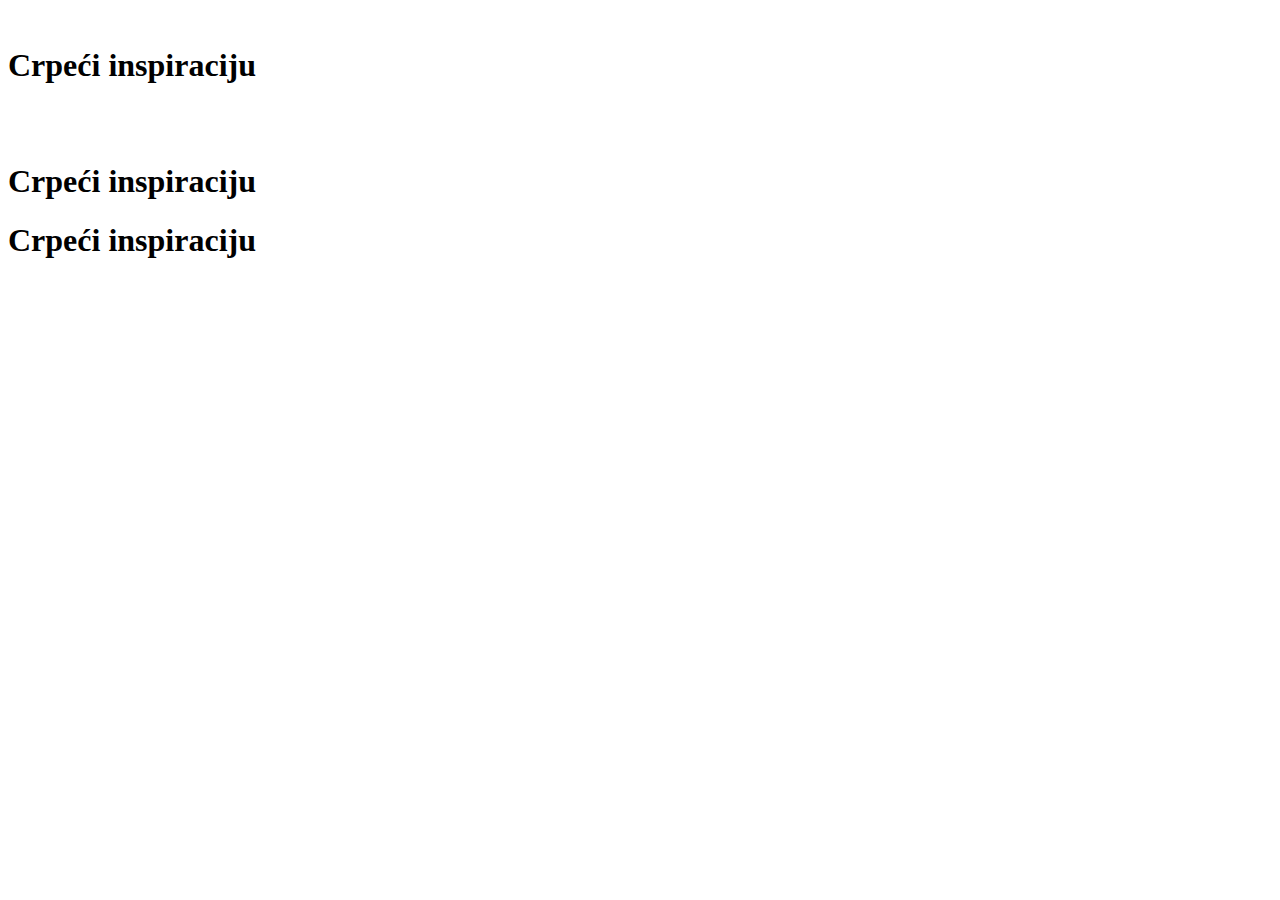
==== index.html @ feb23f0b "Add files via upload" ====
<!DOCTYPE html>
<html>
<head>
  <meta charset="utf-8">
  <meta http-equiv="X-UA-Compatible" content="IE=edge">
  <title>Template 3</title>
  <meta name="viewport" content="width=device-width, initial-scale=1">
  <link rel="stylesheet" href="css/main.css">
  <link rel="stylesheet" href="https://fonts.googleapis.com/css?family=Roboto">
</head>
<body>

  <!--
    Ova metoda je za tekst i slika pa onda slika i tekst.
  -->

  <div class="container">

    <img src="./images/custom.jpg" alt="">

    <div class="group-a">
      <div class="col-6 left-text">
        <h1>Crpeći inspiraciju</h1>
      </div>
      <div class="col-6 right-image">
        <img src="./images/img1.jpg" alt="" class="img1">
      </div>
    </div>

    <!--
      Ako ne radimo Flex, onda je jedina metoda desktop/mobile - hide/block za order
    -->

    <div class="desktop">
      <div class="group-a">
        <div class="col-6 left-image">
          <img src="./images/img2.jpg" alt="" class="img2">
        </div>
        <div class="col-6 right-text">
          <h1>Crpeći inspiraciju</h1>
        </div>
      </div>
    </div>
    <div class="mobile">
      <h1>Crpeći inspiraciju</h1>
      <img src="./images/img2.jpg" alt="" class="img2">
    </div>

  </div>

</body>
</html>
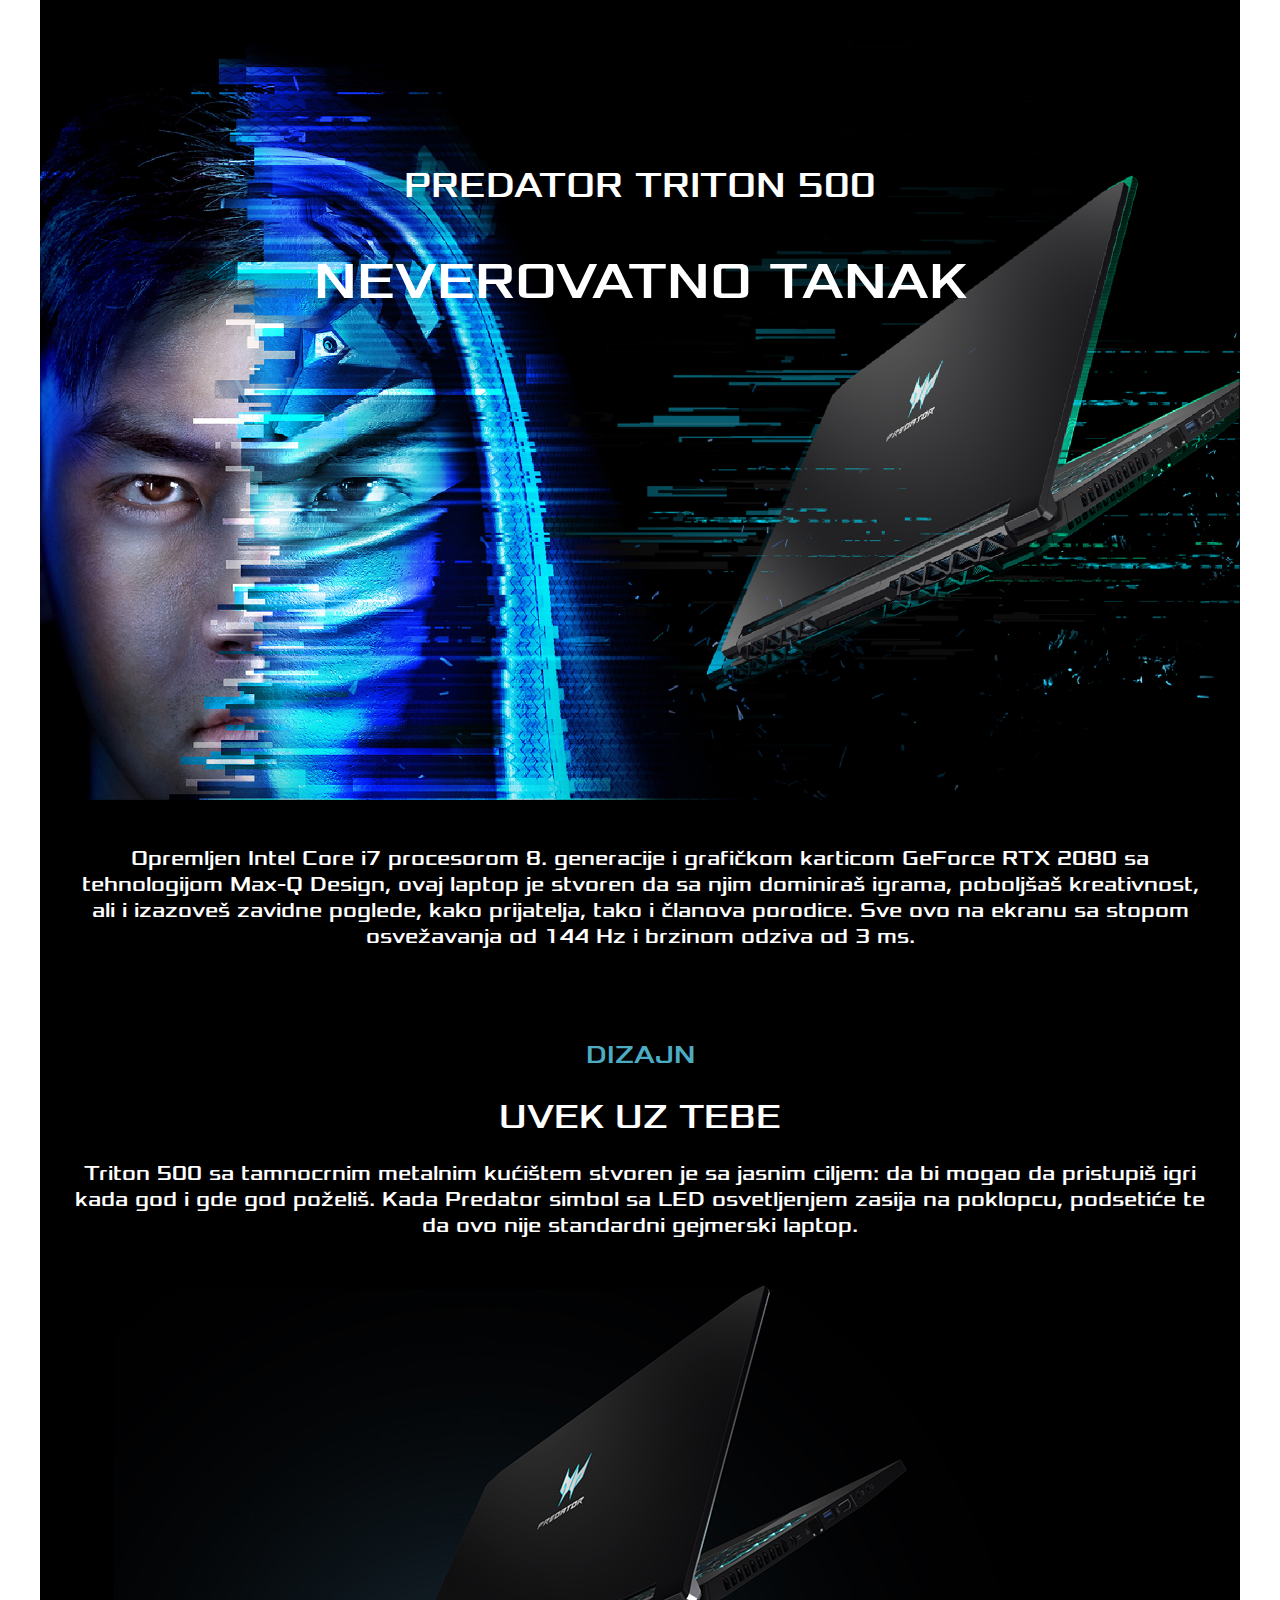
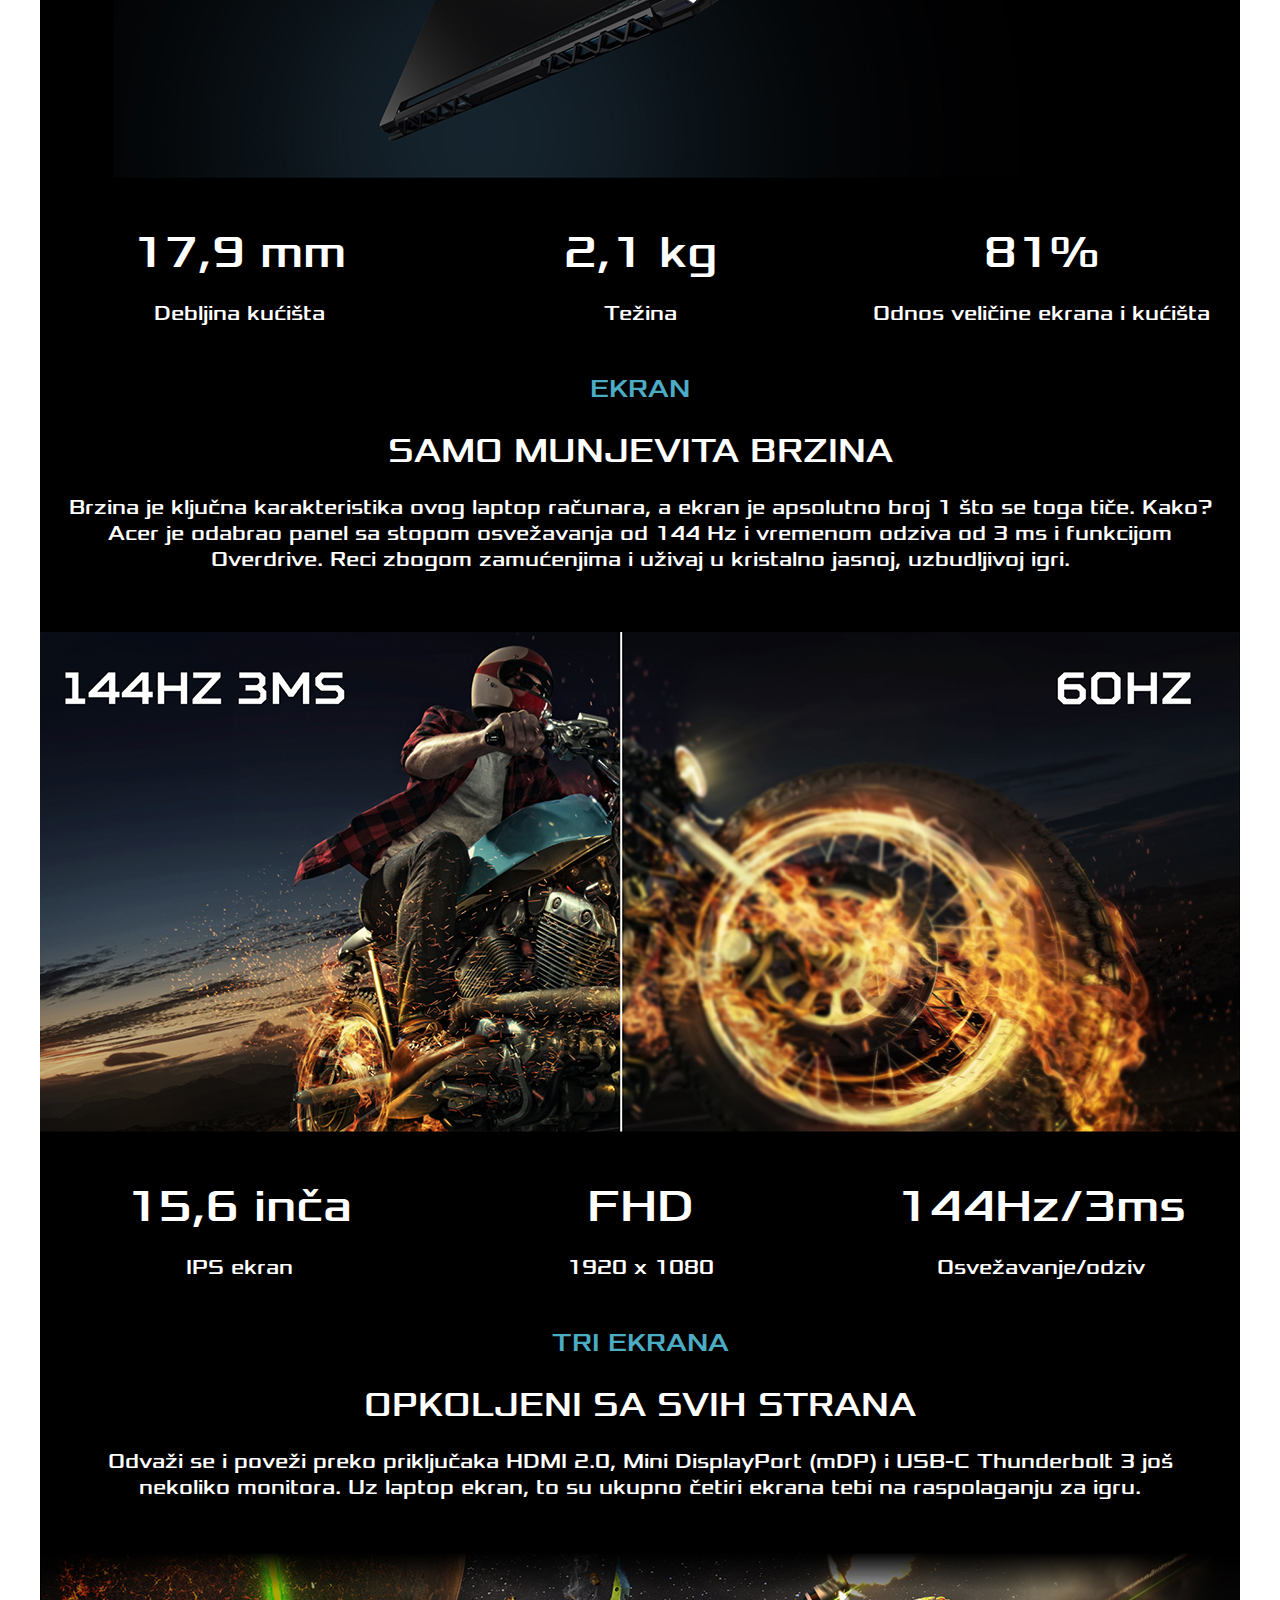
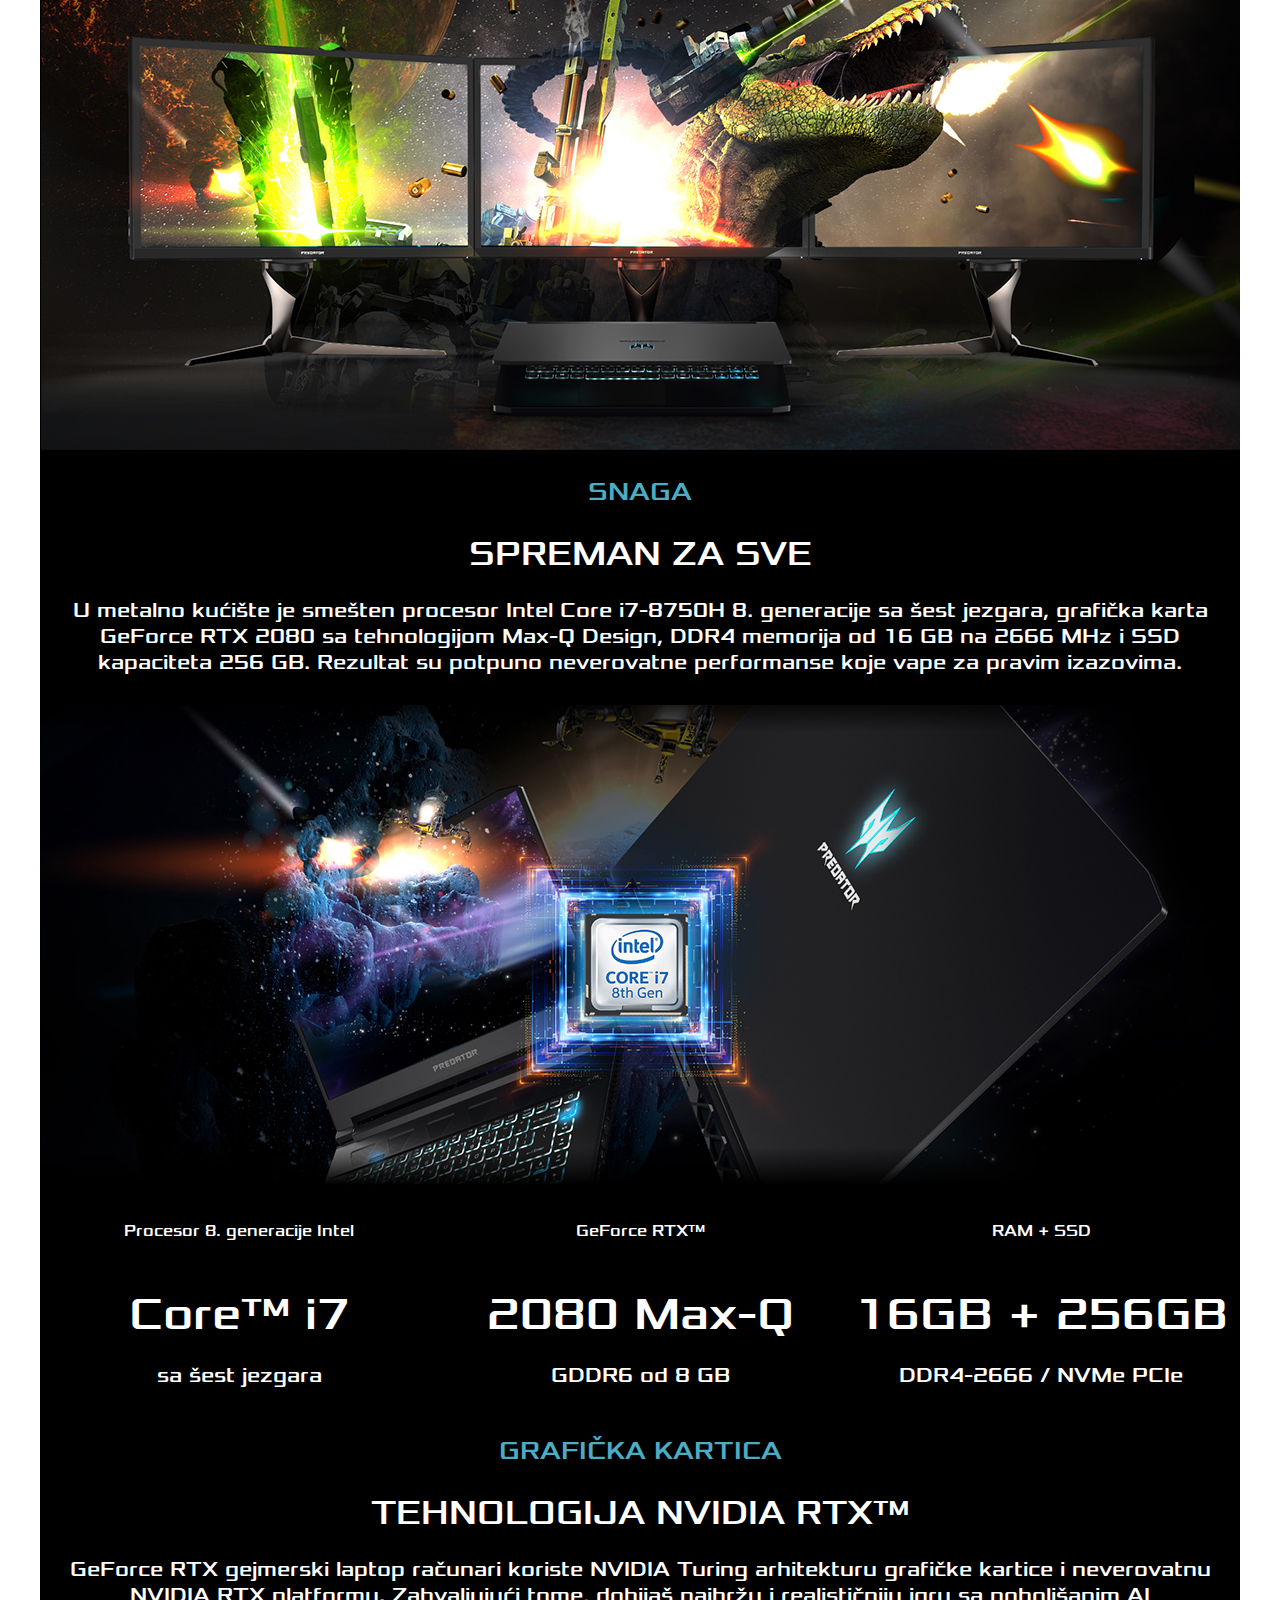
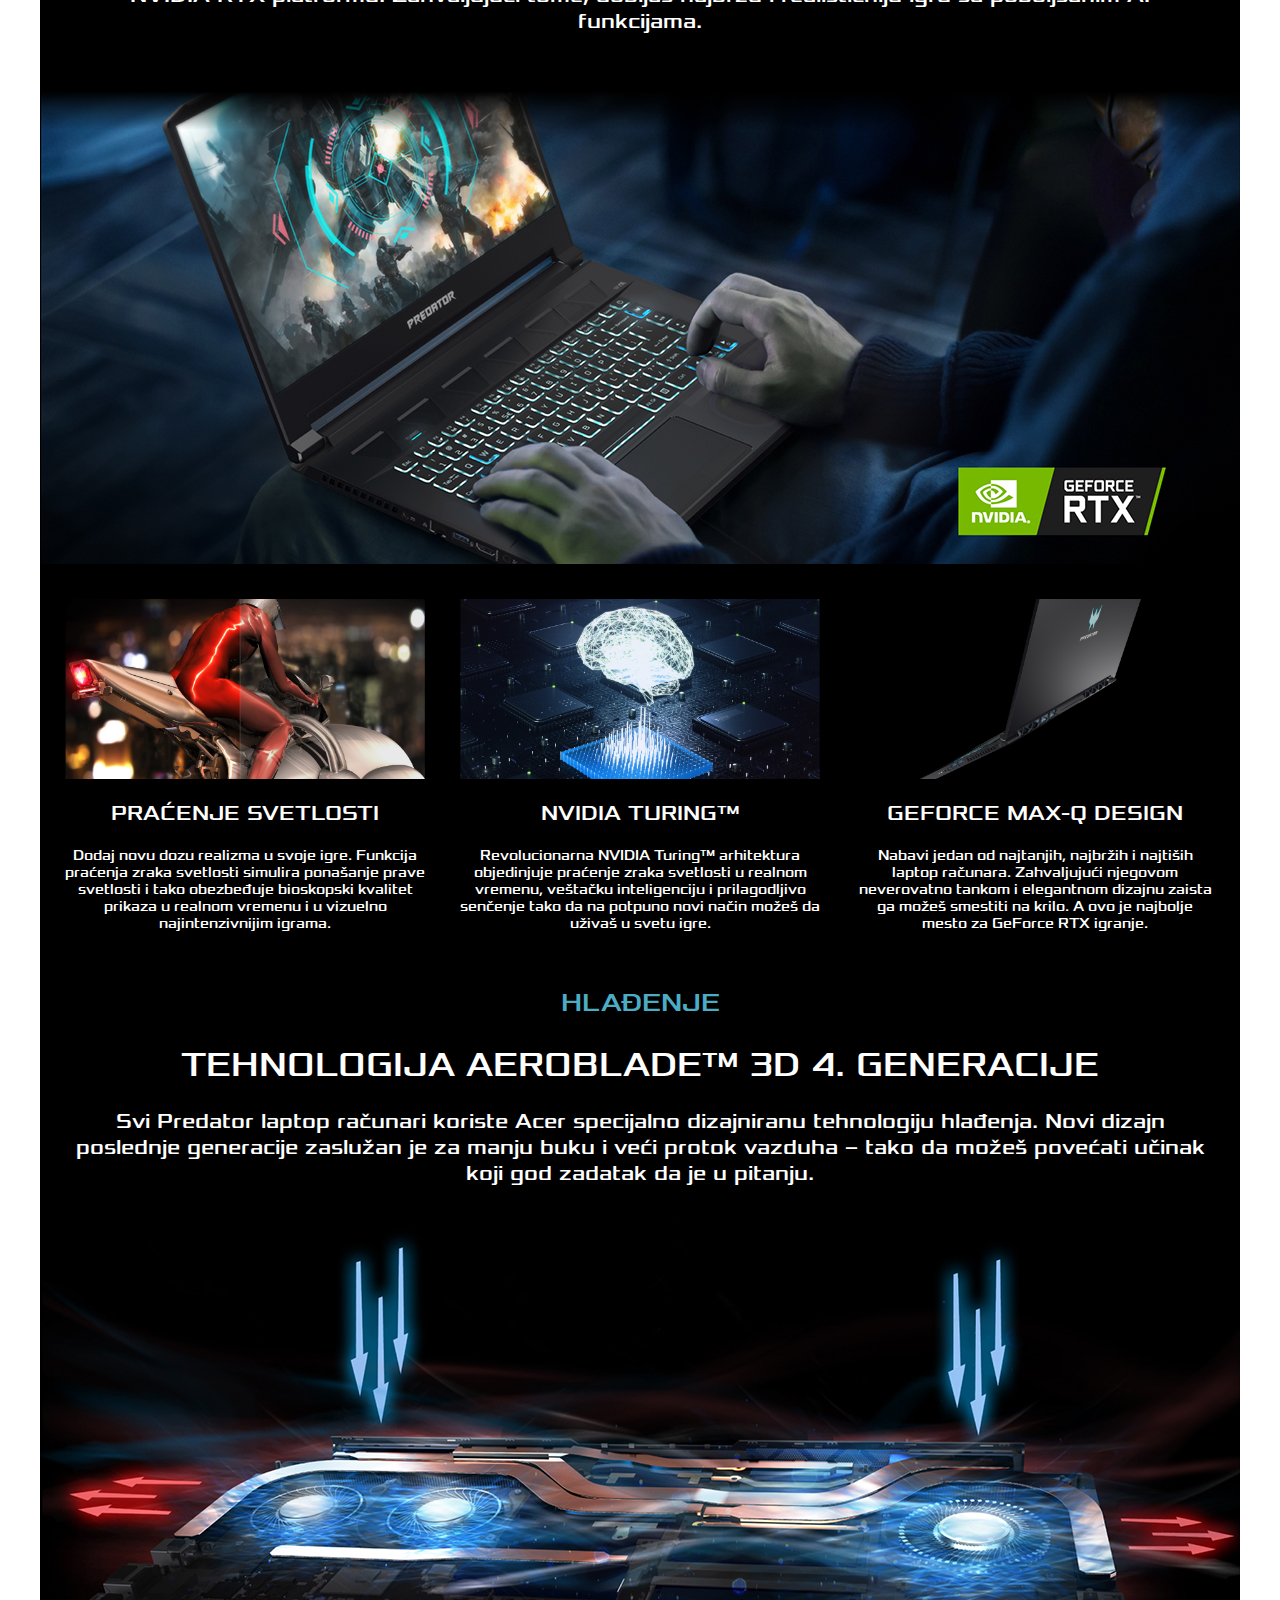
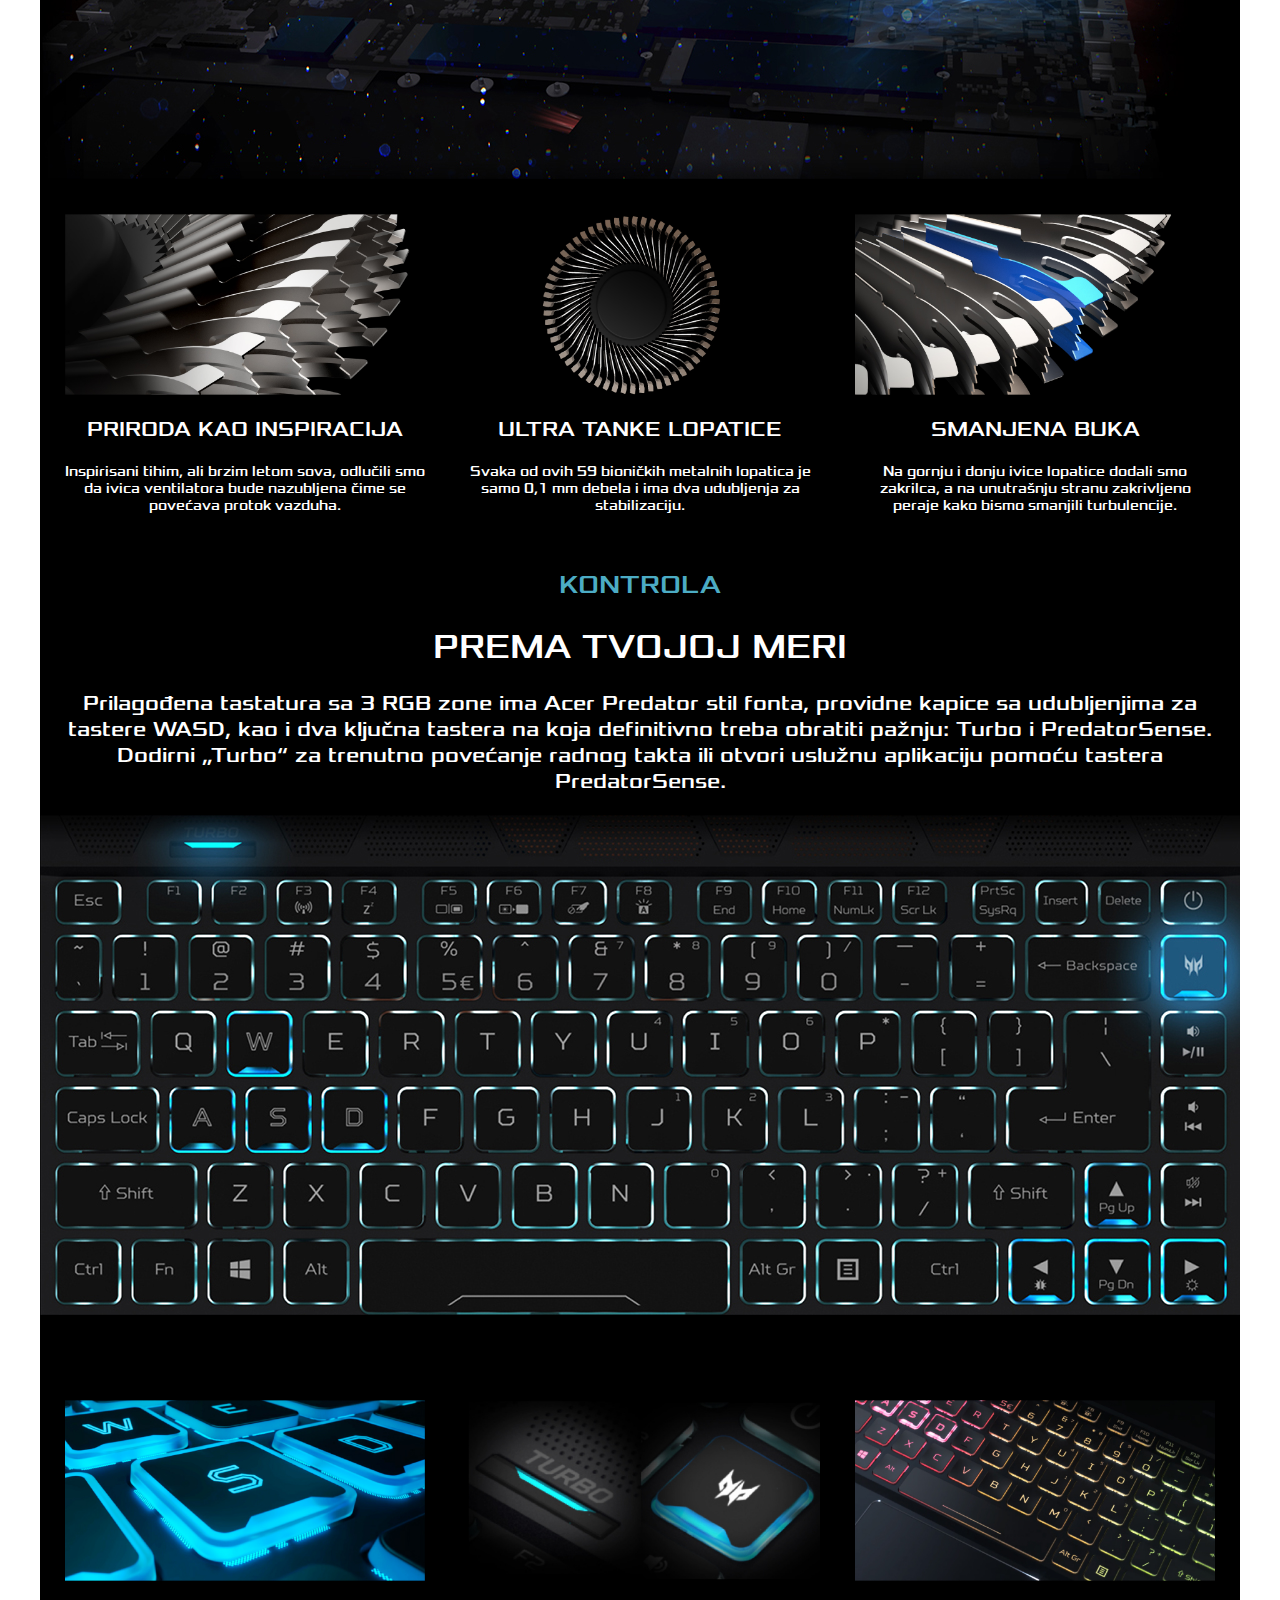
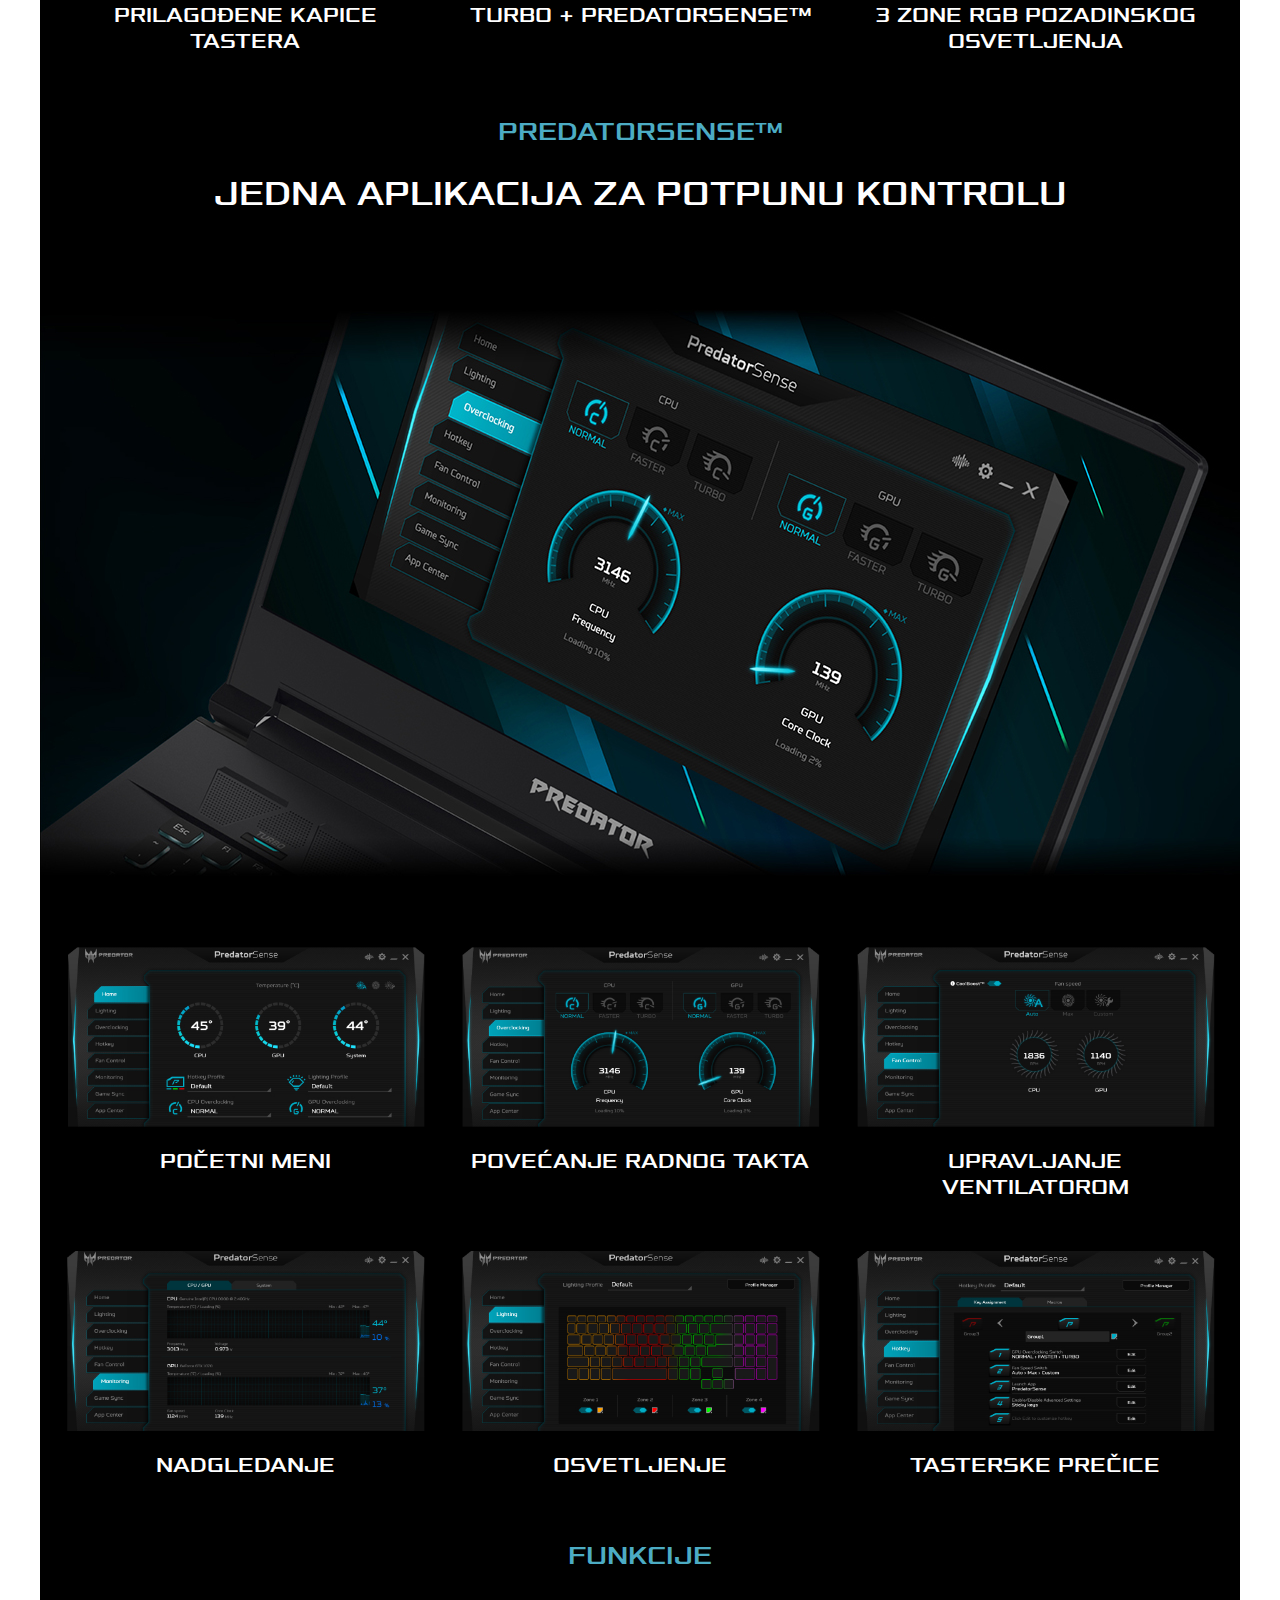
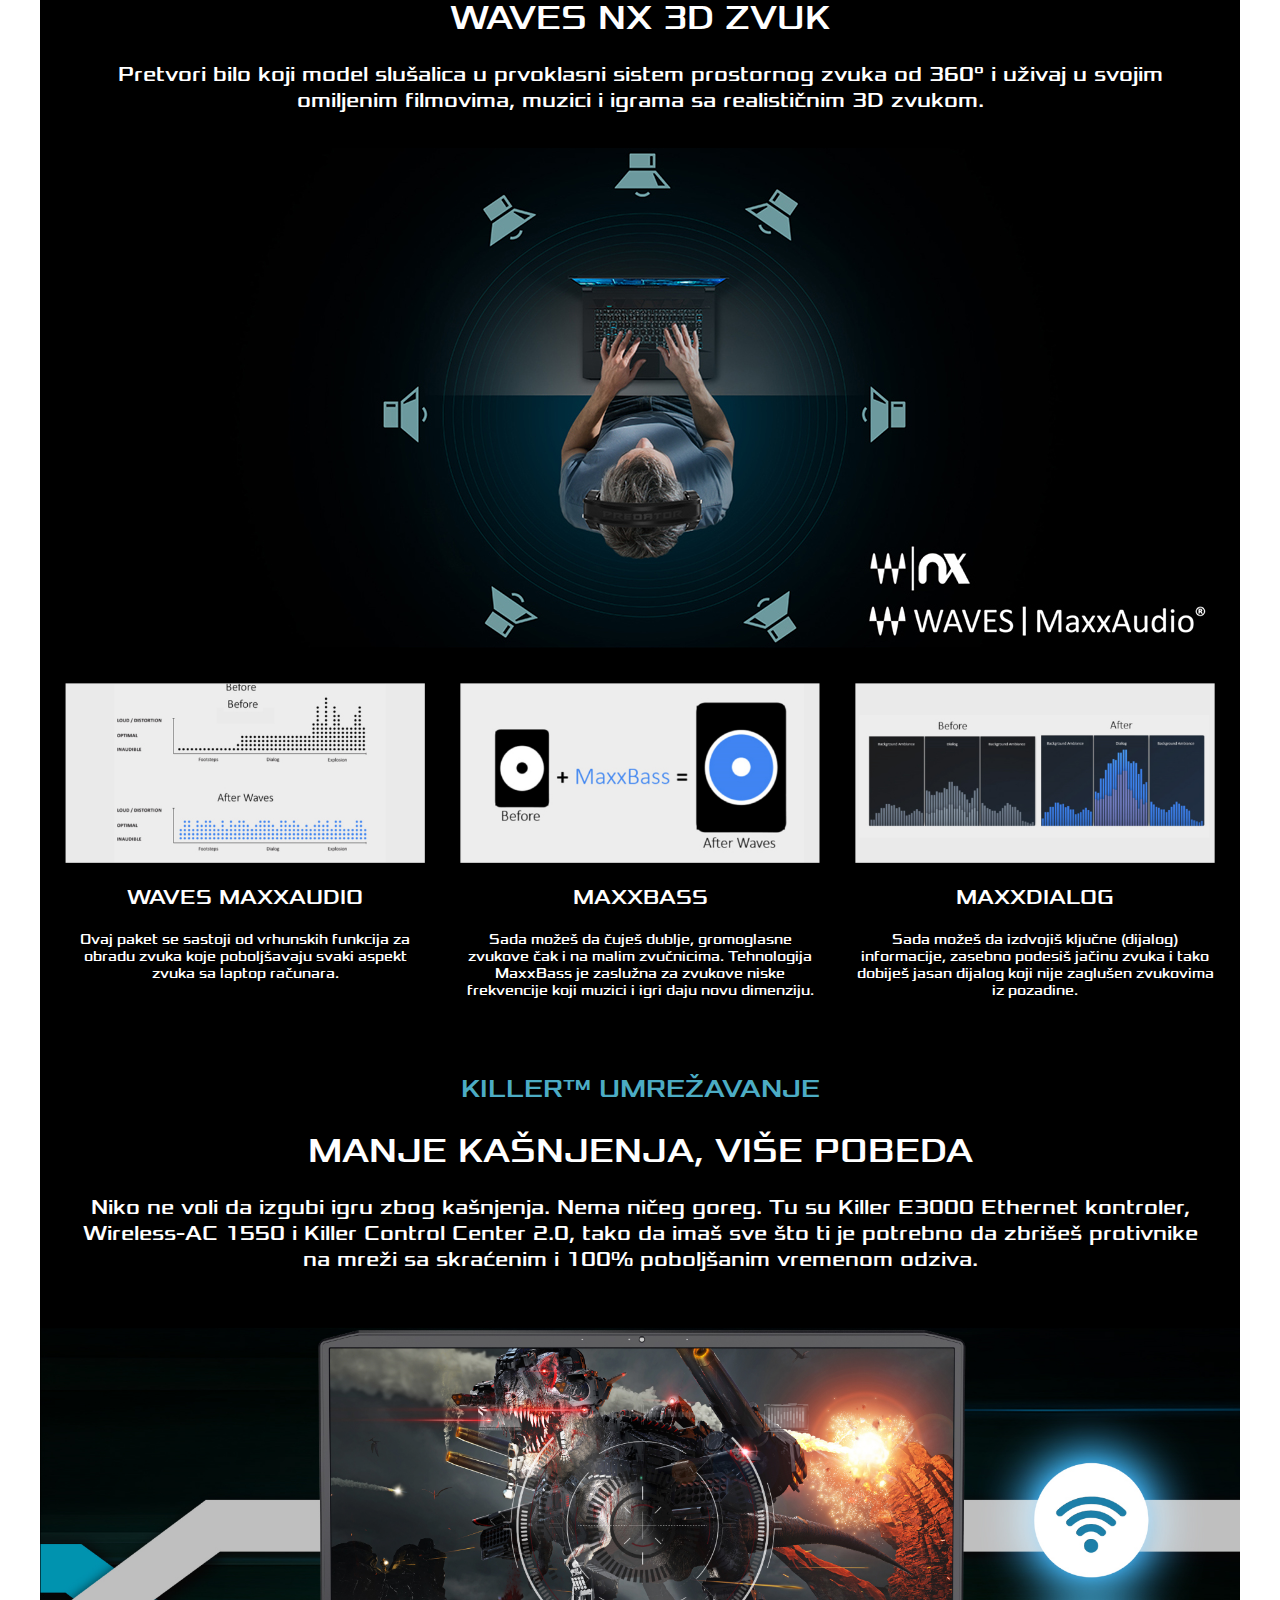
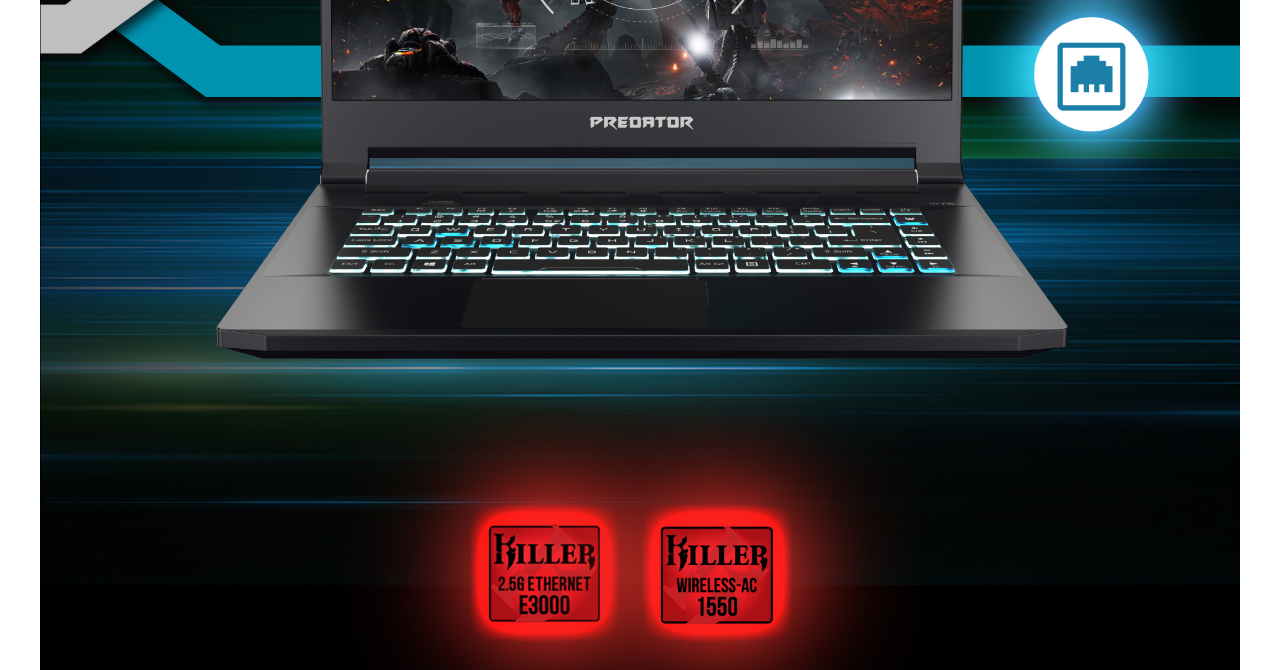
==== commit 13043f47: "Add files via upload" ====
--- a/index.html
+++ b/index.html
@@ -3,48 +3,268 @@
 <head>
   <meta charset="utf-8">
   <meta http-equiv="X-UA-Compatible" content="IE=edge">
-  <title>Template 3</title>
+  <title>Acer Predator Triton 500 PT515-51-7491</title>
   <meta name="viewport" content="width=device-width, initial-scale=1">
   <link rel="stylesheet" href="css/main.css">
-  <link rel="stylesheet" href="https://fonts.googleapis.com/css?family=Roboto">
 </head>
 <body>
 
-  <!--
-    Ova metoda je za tekst i slika pa onda slika i tekst.
-  -->
-
   <div class="container">
 
-    <img src="./images/custom.jpg" alt="">
-
-    <div class="group-a">
-      <div class="col-6 left-text">
-        <h1>Crpeći inspiraciju</h1>
-      </div>
-      <div class="col-6 right-image">
-        <img src="./images/img1.jpg" alt="" class="img1">
-      </div>
-    </div>
-
-    <!--
-      Ako ne radimo Flex, onda je jedina metoda desktop/mobile - hide/block za order
-    -->
-
-    <div class="desktop">
-      <div class="group-a">
-        <div class="col-6 left-image">
-          <img src="./images/img2.jpg" alt="" class="img2">
-        </div>
-        <div class="col-6 right-text">
-          <h1>Crpeći inspiraciju</h1>
-        </div>
-      </div>
-    </div>
-    <div class="mobile">
-      <h1>Crpeći inspiraciju</h1>
-      <img src="./images/img2.jpg" alt="" class="img2">
-    </div>
+    <img src="./images/custom.jpg" alt="Predator Triton 500" class="">
+
+    <div class="group-main">
+      <h1 class="title-main">PREDATOR TRITON 500</h1>
+      <h2 class="subtitle-main">NEVEROVATNO TANAK</h2>
+    </div>
+
+    <div class="group-a pad-a">
+      <p class="text-a">Opremljen Intel Core i7 procesorom 8. generacije i grafičkom karticom GeForce RTX 2080 sa tehnologijom Max-Q Design, ovaj laptop je stvoren da sa njim dominiraš igrama, poboljšaš kreativnost, ali i izazoveš zavidne poglede, kako prijatelja, tako i članova porodice. Sve ovo na ekranu sa stopom osvežavanja od 144 Hz i brzinom odziva od 3 ms.</p>
+    </div>
+
+    <div class="group-triple">
+      <div class="col-4 triple light-gray">
+        <img src="https://static.acer.com/up/Resource/Acer/Predator_Minisite/Product_Series/Predator_Triton_500/rev-feb-2019/icon/20190208/Predator%20Triton%20500_AGW_icon_1.svg" alt="">
+    </div>
+    <div class="col-4 triple dark-gray">
+        <img src="https://static.acer.com/up/Resource/Acer/Predator_Minisite/Product_Series/Predator_Triton_500/rev-feb-2019/icon/20190222/Predator%20Triton%20500_AGW_icon_2.svg" alt="">
+    </div>
+    <div class="col-4 triple light-gray">
+      <img src="https://static.acer.com/up/Resource/Acer/Predator_Minisite/Product_Series/Predator_Triton_500/rev-feb-2019/icon/20190208/Predator%20Triton%20500_AGW_icon_3.svg" alt="">
+    </div>
+    </div>
+
+    <div class="group-a">
+      <h3 class="title-blue">DIZAJN</h3>
+      <h4 class="title-a">UVEK UZ TEBE</h4>
+      <p class="text-a">Triton 500 sa tamnocrnim metalnim kućištem stvoren je sa jasnim ciljem: da bi mogao da pristupiš igri kada god i gde god poželiš. Kada Predator simbol sa LED osvetljenjem zasija na poklopcu, podsetiće te da ovo nije standardni gejmerski laptop.</p>
+    </div>
+
+    <img src="./images/img1.jpg" alt="" class="img1">
+
+    <div class="group-triple">
+      <div class="col-4 triple">
+        <p class="text-spec">17,9 mm</p>
+        <p class="text-a">Debljina kućišta</p>
+      </div>
+      <div class="col-4 triple">
+        <p class="text-spec">2,1 kg</p>
+        <p class="text-a">Težina</p>
+      </div>
+      <div class="col-4 triple">
+        <p class="text-spec">81%</p>
+        <p class="text-a">Odnos veličine ekrana i kućišta</p>
+      </div>
+    </div>
+
+    <div class="group-a">
+      <h3 class="title-blue">EKRAN</h3>
+      <h4 class="title-a">SAMO MUNJEVITA BRZINA</h4>
+      <p class="text-a">Brzina je ključna karakteristika ovog laptop računara, a ekran je apsolutno broj 1 što se toga tiče. Kako? Acer je odabrao panel sa stopom osvežavanja od 144 Hz i vremenom odziva od 3 ms i funkcijom Overdrive. Reci zbogom zamućenjima i uživaj u kristalno jasnoj, uzbudljivoj igri.</p>
+    </div>
+
+    <img src="./images/img2.jpg" alt="" class="img2">
+
+    <div class="group-triple">
+      <div class="col-4 triple">
+        <p class="text-spec">15,6 inča</p>
+        <p class="text-a">IPS ekran</p>
+      </div>
+      <div class="col-4 triple">
+        <p class="text-spec">FHD</p>
+        <p class="text-a">1920 x 1080</p>
+      </div>
+      <div class="col-4 triple">
+        <p class="text-spec">144Hz/3ms</p>
+        <p class="text-a">Osvežavanje/odziv</p>
+      </div>
+    </div>
+
+    <div class="group-a">
+      <h3 class="title-blue">TRI EKRANA</h3>
+      <h4 class="title-a">OPKOLJENI SA SVIH STRANA</h4>
+      <p class="text-a">Odvaži se i poveži preko priključaka HDMI 2.0, Mini DisplayPort (mDP) i USB-C Thunderbolt 3 još nekoliko monitora. Uz laptop ekran, to su ukupno četiri ekrana tebi na raspolaganju za igru.</p>
+    </div>
+
+    <img src="./images/img3.jpg" alt="" class="img3">
+
+    <div class="group-a">
+      <h3 class="title-blue">SNAGA</h3>
+      <h4 class="title-a">SPREMAN ZA SVE</h4>
+      <p class="text-a">U metalno kućište je smešten procesor Intel Core i7-8750H 8. generacije sa šest jezgara, grafička karta GeForce RTX 2080 sa tehnologijom Max-Q Design, DDR4 memorija od 16 GB na 2666 MHz i SSD kapaciteta 256 GB. Rezultat su potpuno neverovatne performanse koje vape za pravim izazovima.</p>
+    </div>
+
+    <img src="./images/img4.jpg" alt="" class="img4">
+
+    <div class="group-triple">
+      <div class="col-4 triple">
+        <p>Procesor 8. generacije Intel</p>
+        <p class="text-spec">Core™ i7</p>
+        <p class="text-a">sa šest jezgara</p>
+      </div>
+      <div class="col-4 triple">
+        <p>GeForce RTX™</p>
+        <p class="text-spec">2080 Max-Q</p>
+        <p class="text-a">GDDR6 od 8 GB</p>
+      </div>
+      <div class="col-4 triple">
+        <p>RAM + SSD</p>
+        <p class="text-spec">16GB + 256GB</p>
+        <p class="text-a">DDR4-2666 / NVMe PCIe</p>
+      </div>
+    </div>
+
+    <div class="group-a">
+      <h3 class="title-blue">GRAFIČKA KARTICA</h3>
+      <h4 class="title-a">TEHNOLOGIJA NVIDIA RTX™</h4>
+      <p class="text-a">GeForce RTX gejmerski laptop računari koriste NVIDIA Turing arhitekturu grafičke kartice i neverovatnu NVIDIA RTX platformu. Zahvaljujući tome, dobijaš najbržu i realističniju igru sa poboljšanim AI funkcijama.</p>
+    </div>
+
+    <img src="./images/img5.jpg" alt="" class="img5">
+
+    <div class="group-triple">
+      <div class="col-4-b triple-b">
+        <img src="./images/img6.jpg" alt="" class="img6">
+        <p class="text-bold">PRAĆENJE SVETLOSTI</p>
+        <p class="text-small">Dodaj novu dozu realizma u svoje igre. Funkcija praćenja zraka svetlosti simulira ponašanje prave svetlosti i tako obezbeđuje bioskopski kvalitet prikaza u realnom vremenu i u vizuelno najintenzivnijim igrama.</p>
+      </div>
+      <div class="col-4-b triple-b">
+        <img src="./images/img7.jpg" alt="" class="img7">
+        <p class="text-bold">NVIDIA TURING™</p>
+        <p class="text-small">Revolucionarna NVIDIA Turing™ arhitektura objedinjuje praćenje zraka svetlosti u realnom vremenu, veštačku inteligenciju i prilagodljivo senčenje tako da na potpuno novi način možeš da uživaš u svetu igre.</p>
+      </div>
+      <div class="col-4-b triple-b">
+        <img src="./images/img8.jpg" alt="" class="img8">
+        <p class="text-bold">GEFORCE MAX-Q DESIGN</p>
+        <p class="text-small">Nabavi jedan od najtanjih, najbržih i najtiših laptop računara. Zahvaljujući njegovom neverovatno tankom i elegantnom dizajnu zaista ga možeš smestiti na krilo. A ovo je najbolje mesto za GeForce RTX igranje.</p>
+      </div>
+    </div>
+
+    <div class="group-a">
+      <h3 class="title-blue">HLAĐENJE</h3>
+      <h4 class="title-a">TEHNOLOGIJA AEROBLADE™ 3D 4. GENERACIJE</h4>
+      <p class="text-a">Svi Predator laptop računari koriste Acer specijalno dizajniranu tehnologiju hlađenja. Novi dizajn poslednje generacije zaslužan je za manju buku i veći protok vazduha – tako da možeš povećati učinak koji god zadatak da je u pitanju.</p>
+    </div>
+
+    <img src="./images/img9.jpg" alt="" class="img9">
+
+    <div class="group-triple">
+      <div class="col-4-b triple-b">
+        <img src="./images/img10.jpg" alt="" class="img10">
+        <p class="text-bold">PRIRODA KAO INSPIRACIJA</p>
+        <p class="text-small">Inspirisani tihim, ali brzim letom sova, odlučili smo da ivica ventilatora bude nazubljena čime se povećava protok vazduha.</p>
+      </div>
+      <div class="col-4-b triple-b">
+        <img src="./images/img11.jpg" alt="" class="img11">
+        <p class="text-bold">ULTRA TANKE LOPATICE</p>
+        <p class="text-small">Svaka od ovih 59 bioničkih metalnih lopatica je samo 0,1 mm debela i ima dva udubljenja za stabilizaciju.</p>
+      </div>
+      <div class="col-4-b triple-b">
+        <img src="./images/img12.jpg" alt="" class="img12">
+        <p class="text-bold">SMANJENA BUKA</p>
+        <p class="text-small">Na gornju i donju ivice lopatice dodali smo zakrilca, a na unutrašnju stranu zakrivljeno peraje kako bismo smanjili turbulencije.</p>
+      </div>
+    </div>
+
+    <div class="group-a">
+      <h3 class="title-blue">KONTROLA</h3>
+      <h4 class="title-a">PREMA TVOJOJ MERI</h4>
+      <p class="text-a">Prilagođena tastatura sa 3 RGB zone ima Acer Predator stil fonta, providne kapice sa udubljenjima za tastere WASD, kao i dva ključna tastera na koja definitivno treba obratiti pažnju: Turbo i PredatorSense. Dodirni „Turbo“ za trenutno povećanje radnog takta ili otvori uslužnu aplikaciju pomoću tastera PredatorSense.</p>
+    </div>
+
+    <img src="./images/img13.jpg" alt="" class="img13">
+
+    <div class="group-triple">
+      <div class="col-4-b triple-b">
+        <img src="./images/img14.jpg" alt="" class="img14">
+        <p class="text-bold">PRILAGOĐENE KAPICE TASTERA</p>
+      </div>
+      <div class="col-4-b triple-b">
+        <img src="./images/img15.jpg" alt="" class="img15">
+        <p class="text-bold">TURBO + PREDATORSENSE™</p>
+      </div>
+      <div class="col-4-b triple-b">
+        <img src="./images/img16.jpg" alt="" class="img16">
+        <p class="text-bold">3 ZONE RGB POZADINSKOG OSVETLJENJA</p>
+      </div>
+    </div>
+
+    <div class="group-a">
+      <h3 class="title-blue">PREDATORSENSE™</h3>
+      <h4 class="title-a">JEDNA APLIKACIJA ZA POTPUNU KONTROLU</h4>
+    </div>
+
+    <img src="./images/img17.jpg" alt="" class="img17">
+
+    <div class="group-triple">
+      <div class="col-4-b triple-b">
+        <img src="./images/img18.jpg" alt="" class="img18">
+        <img src="./images/img18-m.jpg" alt="" class="img18-m">
+        <p class="text-bold">POČETNI MENI</p>
+      </div>
+      <div class="col-4-b triple-b">
+        <img src="./images/img19.jpg" alt="" class="img19">
+        <img src="./images/img19-m.jpg" alt="" class="img19-m">
+        <p class="text-bold">POVEĆANJE RADNOG TAKTA</p>
+      </div>
+      <div class="col-4-b triple-b">
+        <img src="./images/img20.jpg" alt="" class="img20">
+        <img src="./images/img20-m.jpg" alt="" class="img20-m">
+        <p class="text-bold">UPRAVLJANJE VENTILATOROM</p>
+      </div>
+    </div>
+
+    <div class="group-triple">
+      <div class="col-4-b triple-b">
+        <img src="./images/img21.jpg" alt="" class="img21">
+        <img src="./images/img21-m.jpg" alt="" class="img21-m">
+        <p class="text-bold">NADGLEDANJE</p>
+      </div>
+      <div class="col-4-b triple-b">
+        <img src="./images/img22.jpg" alt="" class="img22">
+        <img src="./images/img22-m.jpg" alt="" class="img22-m">
+        <p class="text-bold">OSVETLJENJE</p>
+      </div>
+      <div class="col-4-b triple-b">
+        <img src="./images/img23.jpg" alt="" class="img23">
+        <img src="./images/img23-m.jpg" alt="" class="img23-m">
+        <p class="text-bold">TASTERSKE PREČICE</p>
+      </div>
+    </div>
+
+    <div class="group-a">
+      <h3 class="title-blue">FUNKCIJE</h3>
+      <h4 class="title-a">WAVES NX 3D ZVUK</h4>
+      <p class="text-a">Pretvori bilo koji model slušalica u prvoklasni sistem prostornog zvuka od 360° i uživaj u svojim omiljenim filmovima, muzici i igrama sa realističnim 3D zvukom.</p>
+    </div>
+
+    <img src="./images/img24.jpg" alt="" class="img24">
+
+    <div class="group-triple">
+      <div class="col-4-b triple-b">
+        <img src="./images/img25.jpg" alt="" class="img25">
+        <p class="text-bold">WAVES MAXXAUDIO</p>
+        <p class="text-small">Ovaj paket se sastoji od vrhunskih funkcija za obradu zvuka koje poboljšavaju svaki aspekt zvuka sa laptop računara.</p>
+      </div>
+      <div class="col-4-b triple-b">
+        <img src="./images/img26.jpg" alt="" class="img26">
+        <p class="text-bold">MAXXBASS</p>
+        <p class="text-small">Sada možeš da čuješ dublje, gromoglasne zvukove čak i na malim zvučnicima. Tehnologija MaxxBass je zaslužna za zvukove niske frekvencije koji muzici i igri daju novu dimenziju.</p>
+      </div>
+      <div class="col-4-b triple-b">
+        <img src="./images/img27.jpg" alt="" class="img27">
+        <p class="text-bold">MAXXDIALOG</p>
+        <p class="text-small">Sada možeš da izdvojiš ključne (dijalog) informacije, zasebno podesiš jačinu zvuka i tako dobiješ jasan dijalog koji nije zaglušen zvukovima iz pozadine.</p>
+      </div>
+    </div>
+
+    <div class="group-a pad-b">
+      <h3 class="title-blue">KILLER™ UMREŽAVANJE</h3>
+      <h4 class="title-a">MANJE KAŠNJENJA, VIŠE POBEDA</h4>
+      <p class="text-a">Niko ne voli da izgubi igru zbog kašnjenja. Nema ničeg goreg. Tu su Killer E3000 Ethernet kontroler, Wireless-AC 1550 i Killer Control Center 2.0, tako da imaš sve što ti je potrebno da zbrišeš protivnike na mreži sa skraćenim i 100% poboljšanim vremenom odziva.</p>
+    </div>
+
+    <img src="./images/img28.jpg" alt="" class="img28">
 
   </div>
 
--- a/css/main.css
+++ b/css/main.css
@@ -0,0 +1,331 @@
+@font-face {
+  font-family: 'Xolonium-Regular';
+  src: url(../fonts/Xolonium-Regular.otf);
+}
+
+body {
+  font-family: 'Xolonium-Regular', sans-serif;
+  margin: 0;
+}
+
+img {
+  width: 100%;
+  display: block;
+}
+
+video {
+  width: 100%;
+  display: block;
+}
+
+.container {
+  max-width: 1200px;
+  margin: auto;
+  background-color: #000;
+  color: #fff;
+}
+
+.col-4 {
+  width: 33%;
+}
+
+.col-4-b {
+  width: 30%;
+}
+
+.group-main {
+  text-align: center;
+  position: relative;
+  bottom: 660px;
+  height: 0px;
+}
+
+.group-triple {
+  text-align: center;
+}
+
+.group-a {
+  text-align: center;
+  margin: 0 20px;
+}
+
+.triple {
+  display: inline-block;
+  vertical-align: middle;
+}
+
+.triple-b {
+  display: inline-block;
+  vertical-align: top;
+  padding: 15px;
+}
+
+.title-main {
+  font-size: 36px;
+  font-weight: 100;
+}
+
+.subtitle-main {
+  font-size: 52px;
+  font-weight: 400;
+}
+
+.text-a {
+  color: #fff;
+  font-size: 21px;
+  font-weight: 100;
+  margin-right: 7px;
+  margin-left: 7px;
+}
+
+.title-blue {
+  color: #4cacc4;
+  font-size: 26px;
+  font-weight: 100;
+}
+
+.title-a {
+  font-weight: 100;
+  font-size: 34px;
+  margin: 10px 0 23px;
+}
+
+.text-spec {
+  font-size: 46px;
+  margin-bottom: 0;
+}
+
+.text-bold {
+  font-size: 21px;
+}
+
+.text-small {
+  font-size: 14px;
+}
+
+.light-gray {
+  background-color: #1e1e1e;
+}
+
+.dark-gray {
+  background-color: #141414;
+}
+
+.img1 {
+  margin-top: 40px;
+}
+
+.img2 {
+  margin-top: 60px;
+}
+
+.img3 {
+  margin-top: 50px;
+}
+
+.img4 {
+  margin-top: 30px;
+}
+
+.img5 {
+  margin-top: 30px;
+  margin-bottom: 20px;
+}
+
+.img9 {
+  margin-top: 30px;
+  margin-bottom: 20px;
+}
+
+.img13 {
+  margin-bottom: 70px;
+}
+
+.img17 {
+  margin-bottom: 50px;
+}
+
+.img24 {
+  margin: 35px 0 20px;
+}
+
+.img28 {
+  margin-top: 45px;
+}
+
+.pad-a {
+  margin-bottom: 45px;
+}
+
+.pad-b {
+  margin-top: 45px;
+}
+
+.img18-m,
+.img19-m,
+.img20-m,
+.img21-m,
+.img22-m,
+.img23-m {
+  display: none;
+}
+
+@media screen and (max-width:1009px) {
+
+  .group-main {
+    bottom: 430px;
+  }
+
+}
+
+@media screen and (max-width:799px) {
+
+  .col-4 {
+    width: 100%;
+  }
+
+}
+
+@media screen and (max-width:768px) {
+
+  .title-main {
+    font-size: 31px;
+    font-weight: 100;
+  }
+  
+  .subtitle-main {
+    font-size: 42px;
+    font-weight: 400;
+  }
+
+  .group-main {
+    bottom: 338px;
+  }
+
+  .triple-b {
+    padding: unset;
+  }
+
+}
+
+@media screen and (max-width:576px) {
+
+  .col-4-b {
+    width: 100%;
+  }
+
+  .title-main {
+    font-size: 26px;
+    font-weight: 100;
+  }
+  
+  .subtitle-main {
+    font-size: 37px;
+    font-weight: 400;
+  }
+
+  .text-bold {
+    margin-right: 7px;
+    margin-left: 7px;
+  }
+
+  .text-small {
+    font-size: 16px;
+    margin-right: 7px;
+    margin-left: 7px;
+  }
+
+  .img6 {
+    margin-top: 30px;
+  }
+
+  .img7 {
+    margin-top: 8px;
+  }
+
+  .img8 {
+    margin-top: 8px;
+  }
+
+  .img9 {
+    margin-bottom: 30px;
+  }
+
+  .img11 {
+    margin-top: 8px;
+  }
+
+  .img12 {
+    margin-top: 8px;
+  }
+
+  .img18,
+  .img19,
+  .img20,
+  .img21,
+  .img22,
+  .img23 {
+    display: none;
+  }
+
+  .img18-m,
+  .img19-m,
+  .img20-m,
+  .img21-m,
+  .img22-m,
+  .img23-m {
+    display: block;
+  }
+
+}
+
+@media screen and (max-width:509px) {
+
+  .group-main {
+    bottom: 238px;
+  }
+
+}
+
+@media screen and (max-width:425px) {
+
+  .title-blue {
+    font-size: 24px;
+  }
+
+  .title-a {
+    font-size: 30px;
+  }
+
+  .text-a {
+    font-size: 16px;
+    margin: 2px 7px 25px;
+  }
+
+  .group-a {
+    margin: 0 7px;
+  }
+
+  .text-spec {
+    font-size: 36px;
+  }
+
+}
+
+@media screen and (max-width:379px) {
+
+  .group-main {
+    bottom: 208px;
+  }
+
+  .title-main {
+    font-size: 34px;
+    font-weight: 100;
+  }
+  
+  .subtitle-main {
+    font-size: 21px;
+    font-weight: 400;
+  }
+
+}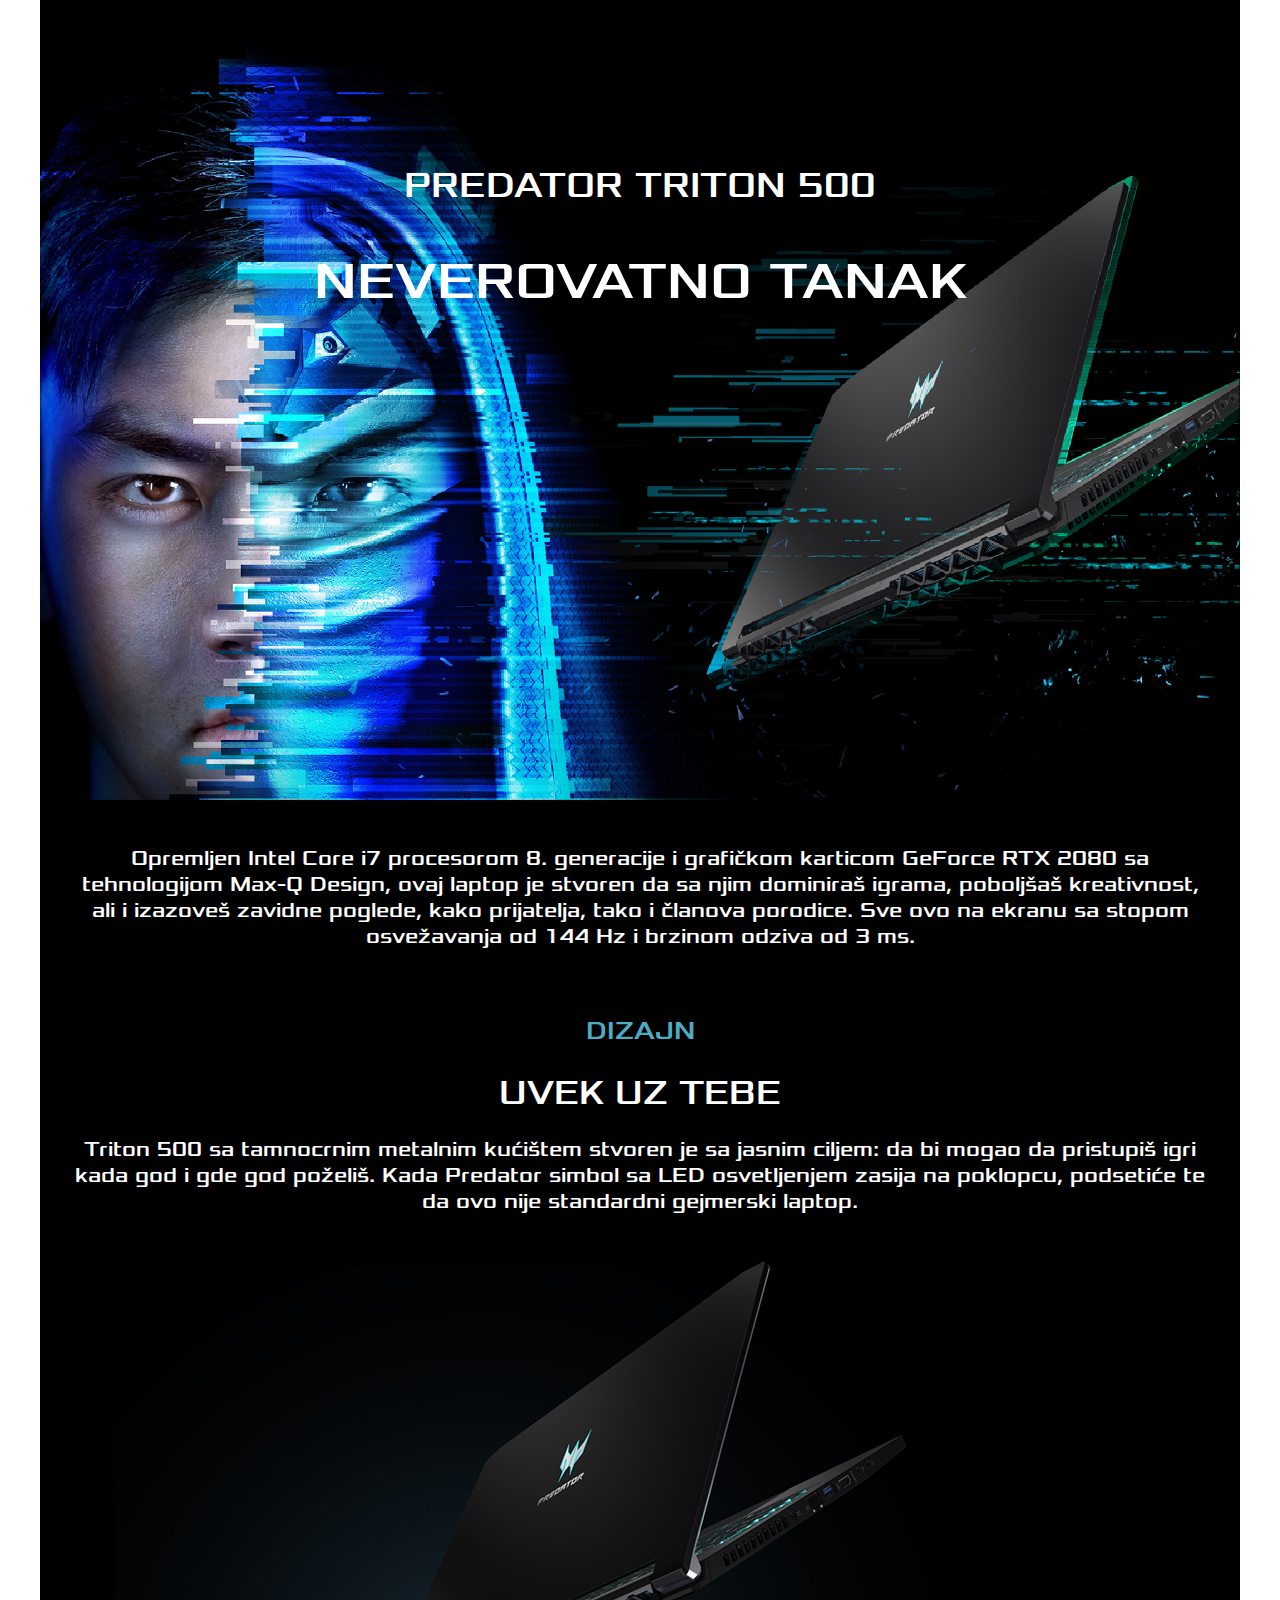
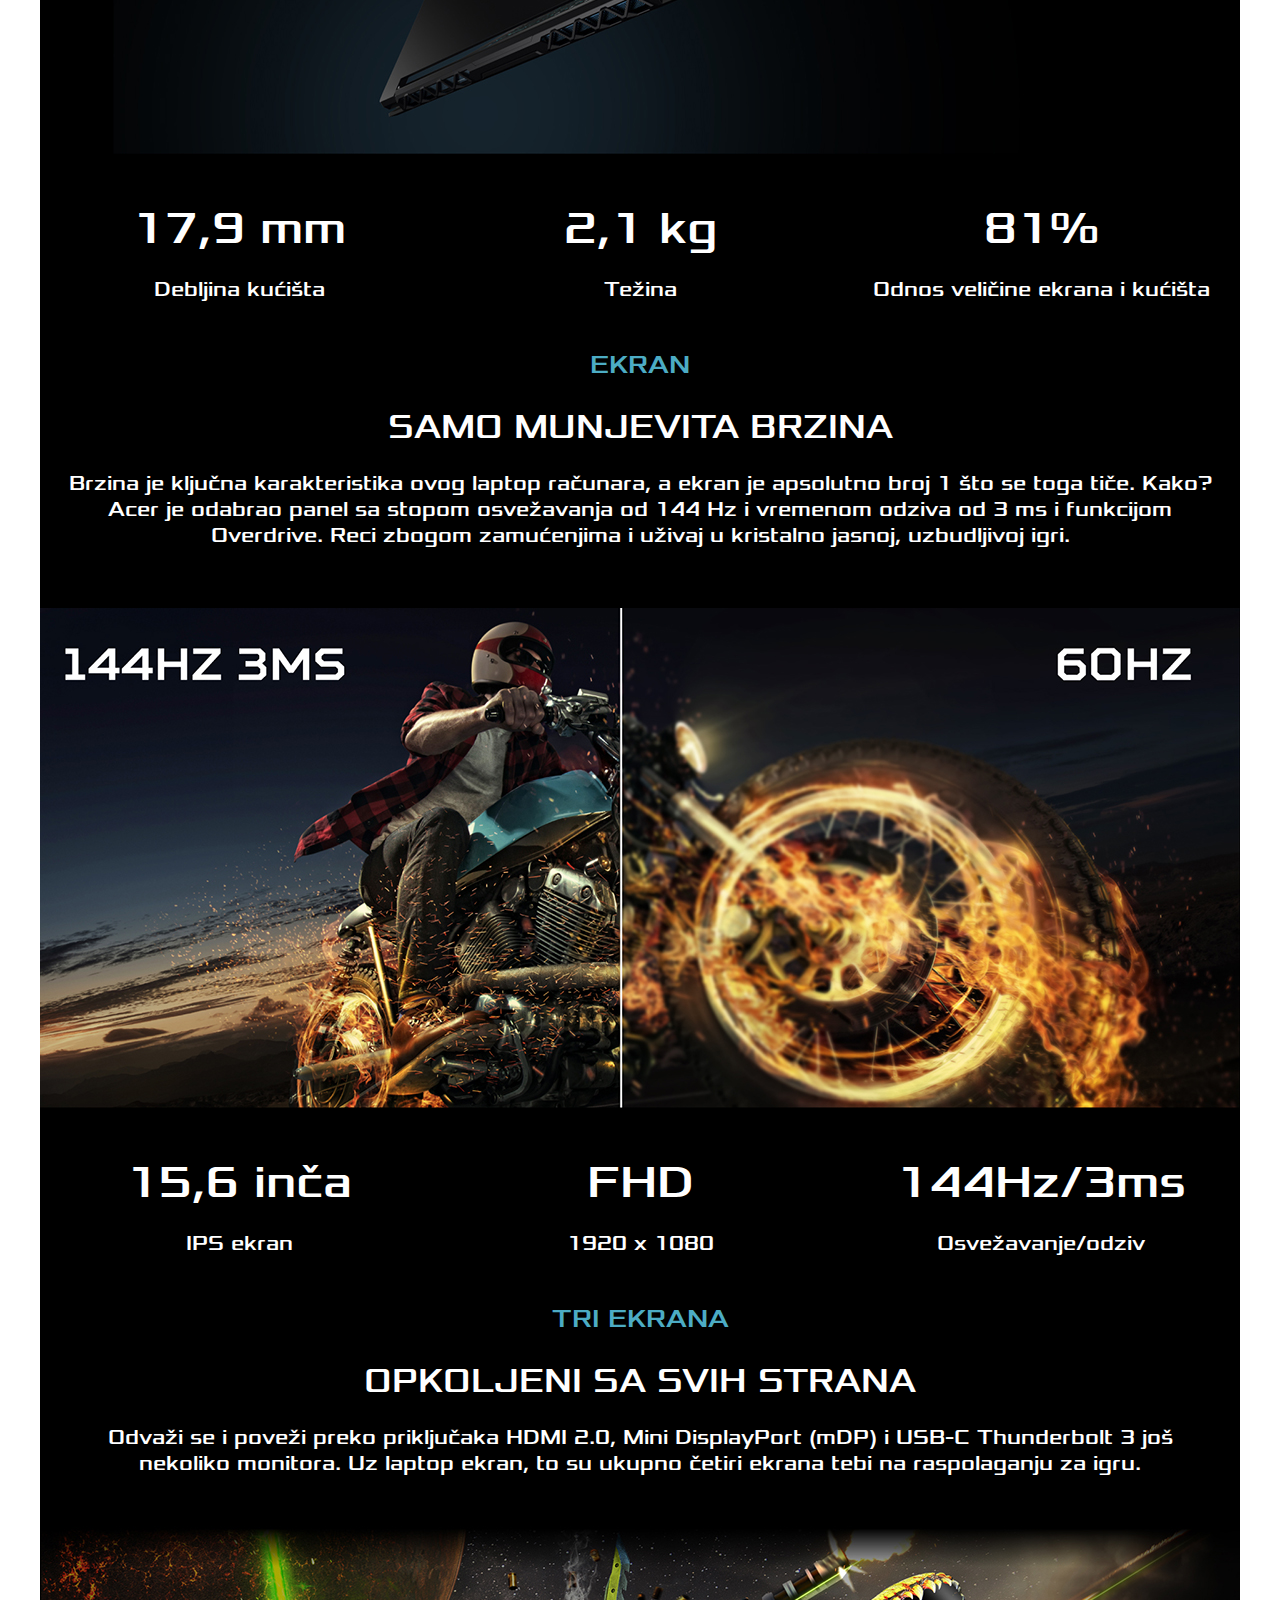
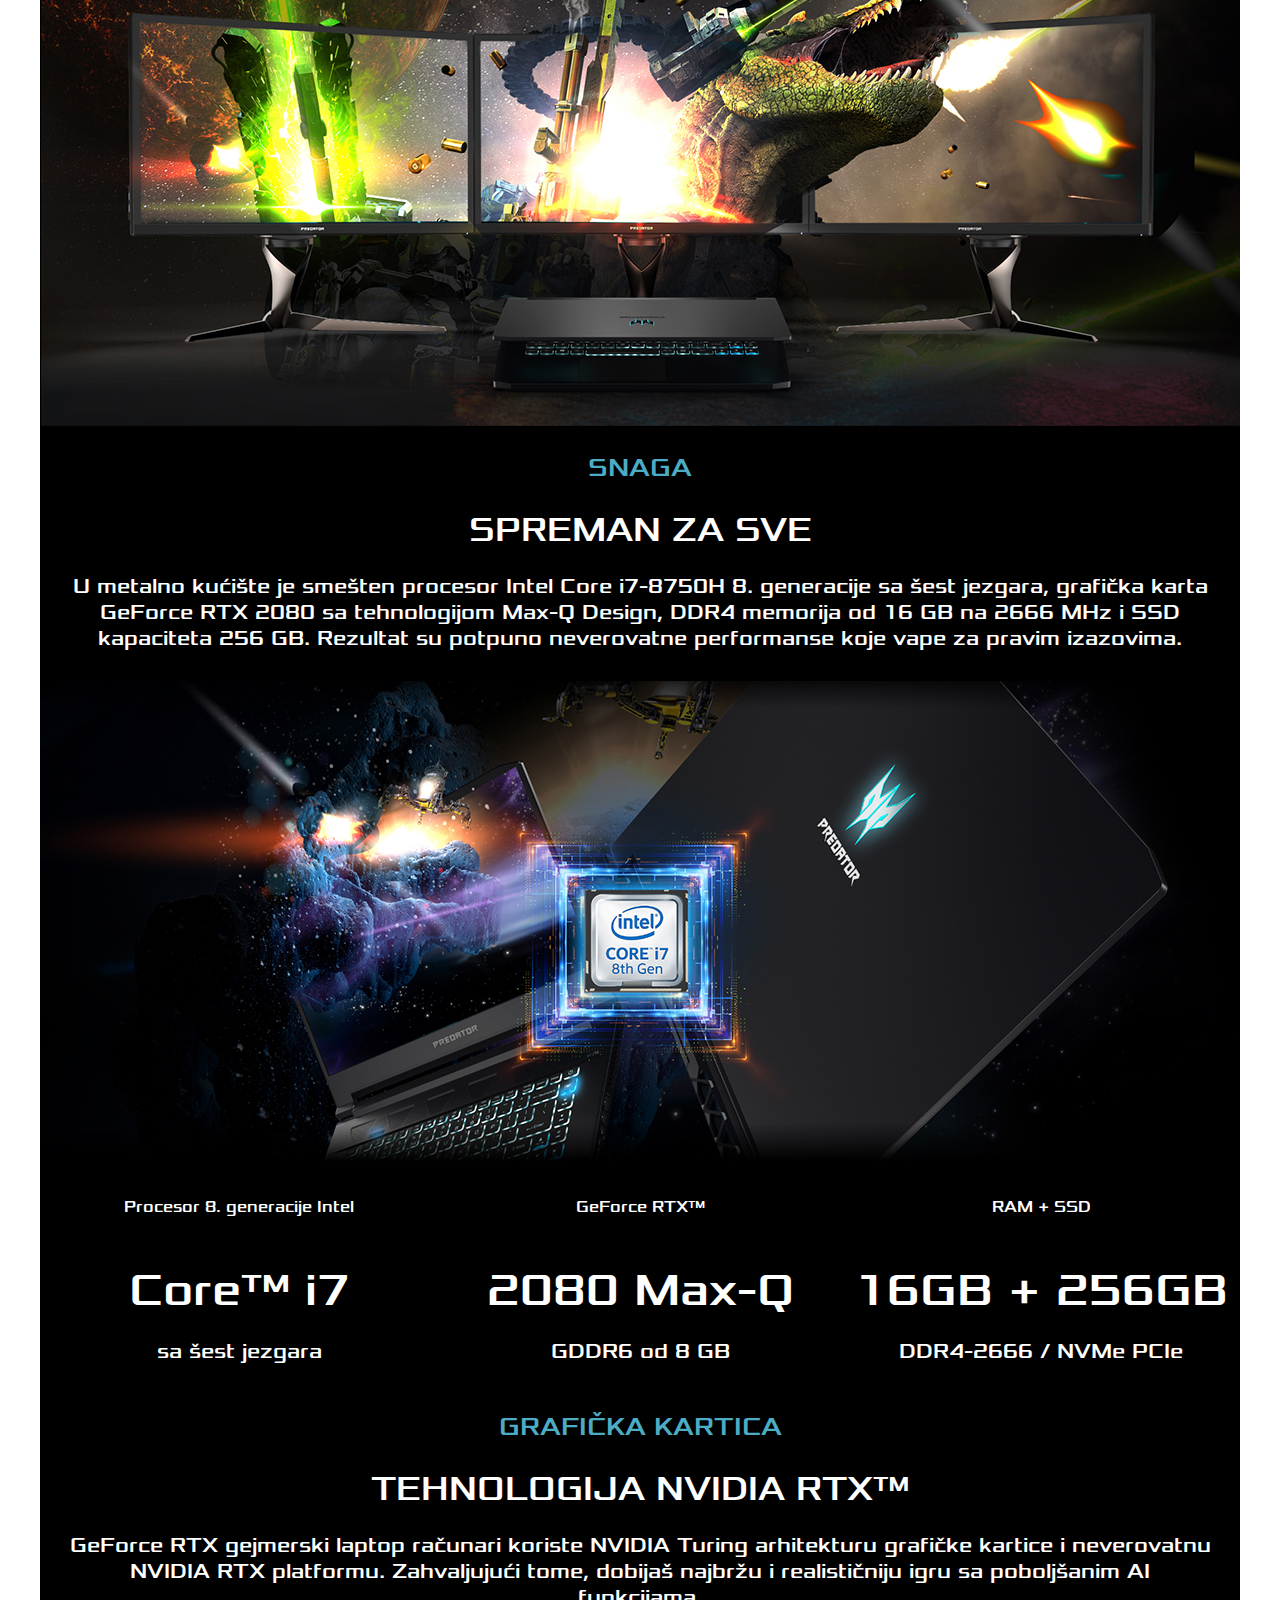
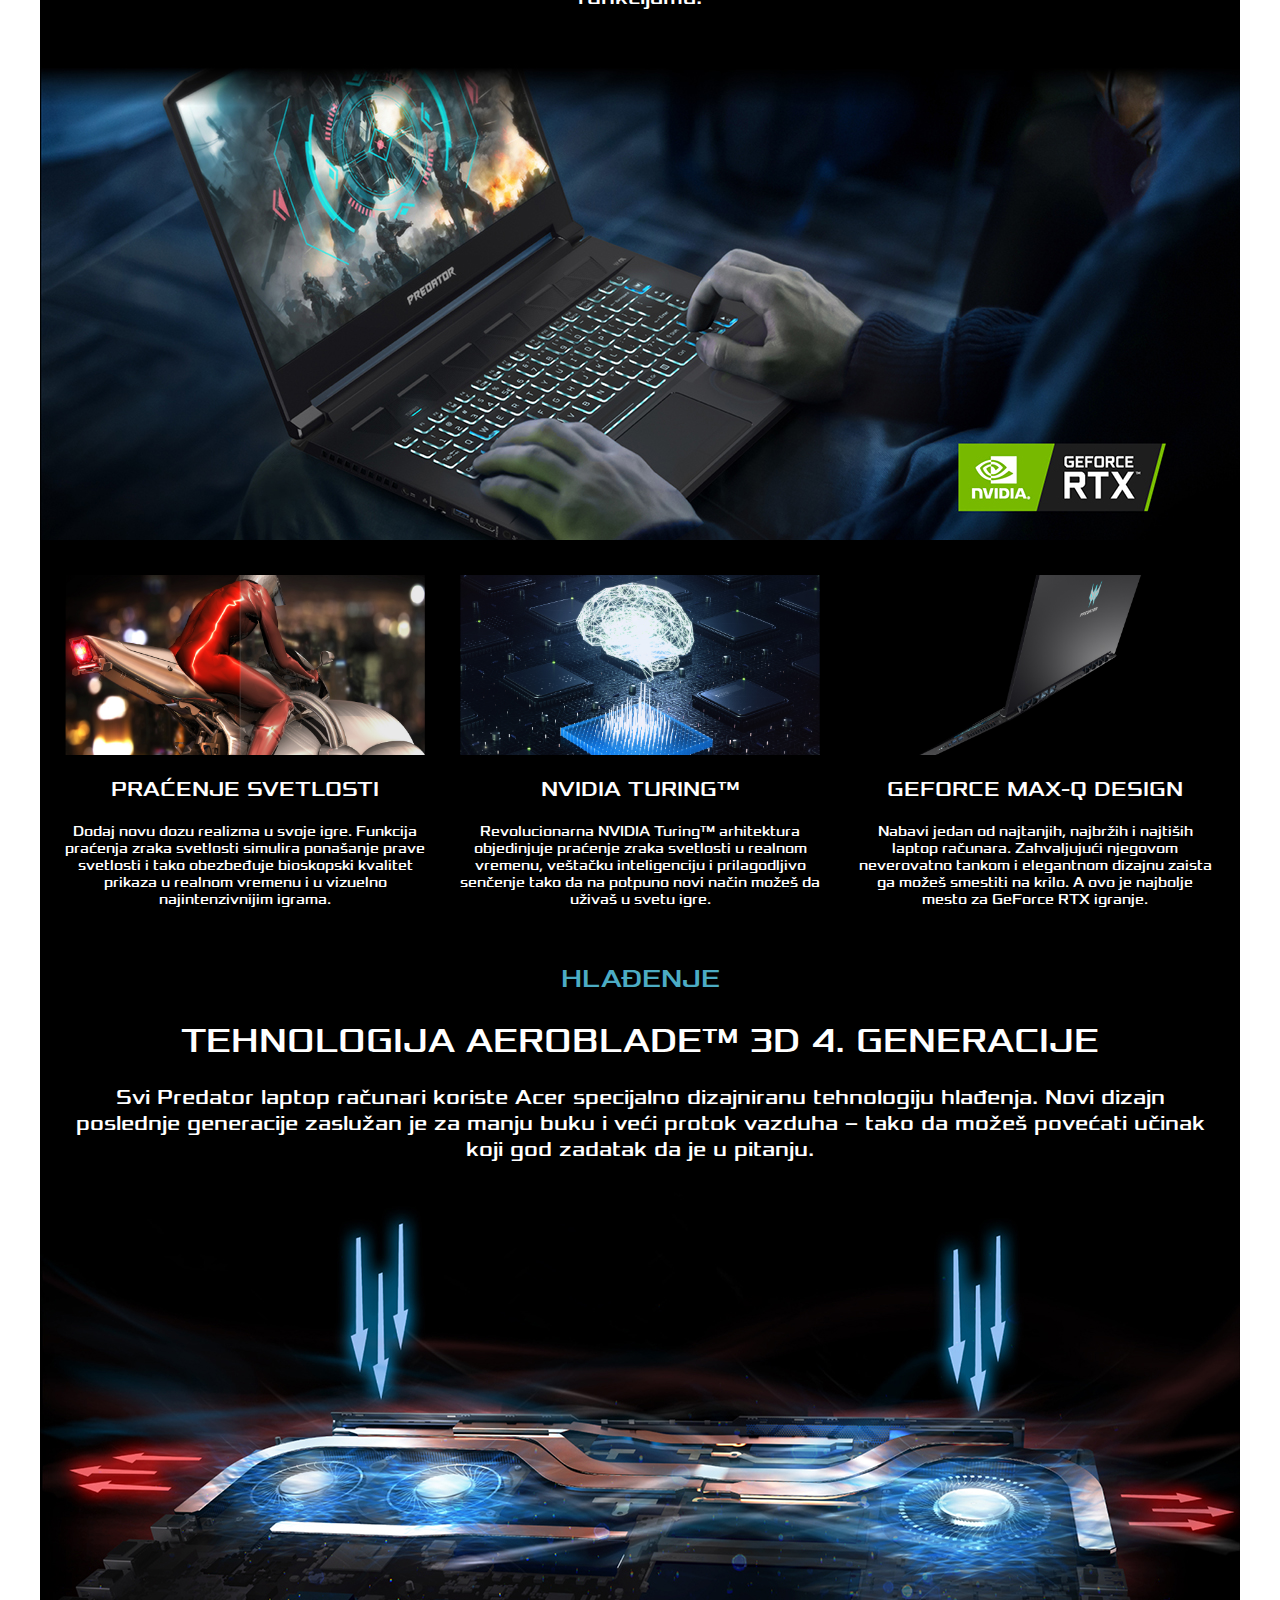
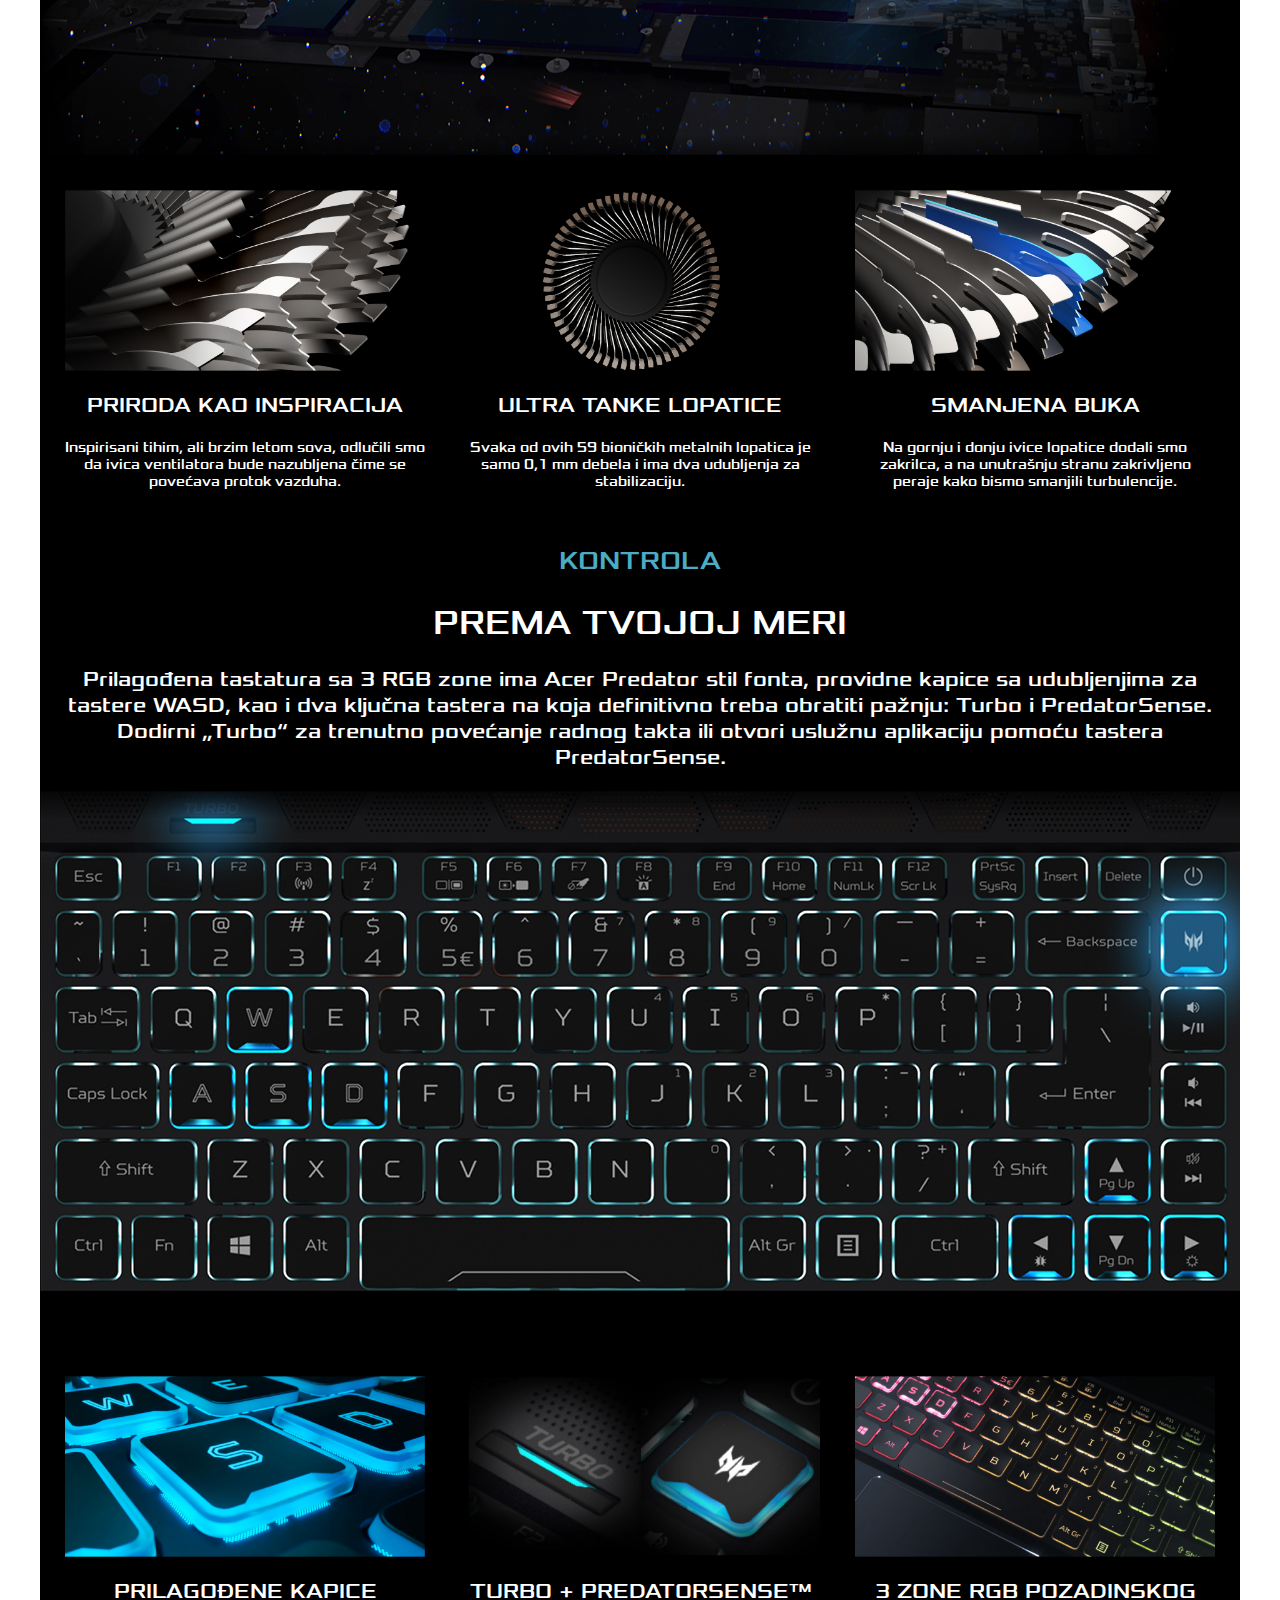
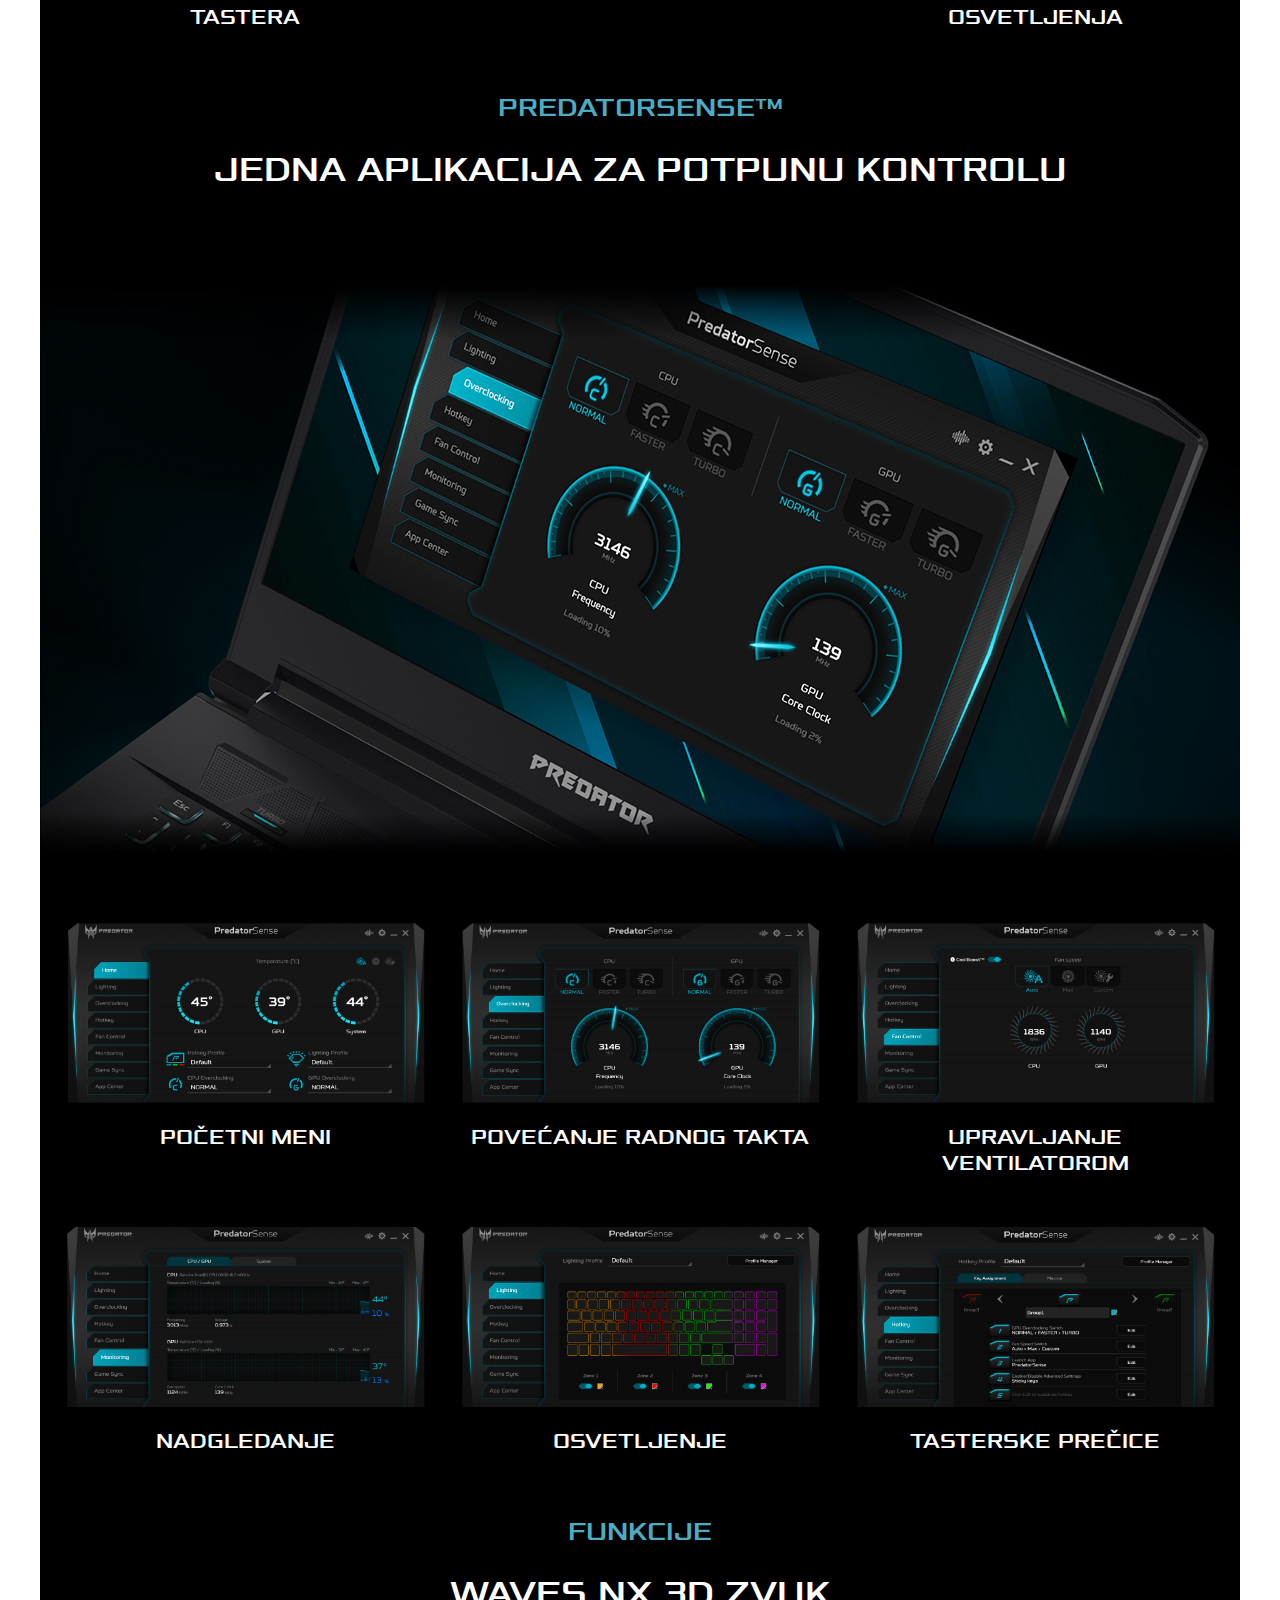
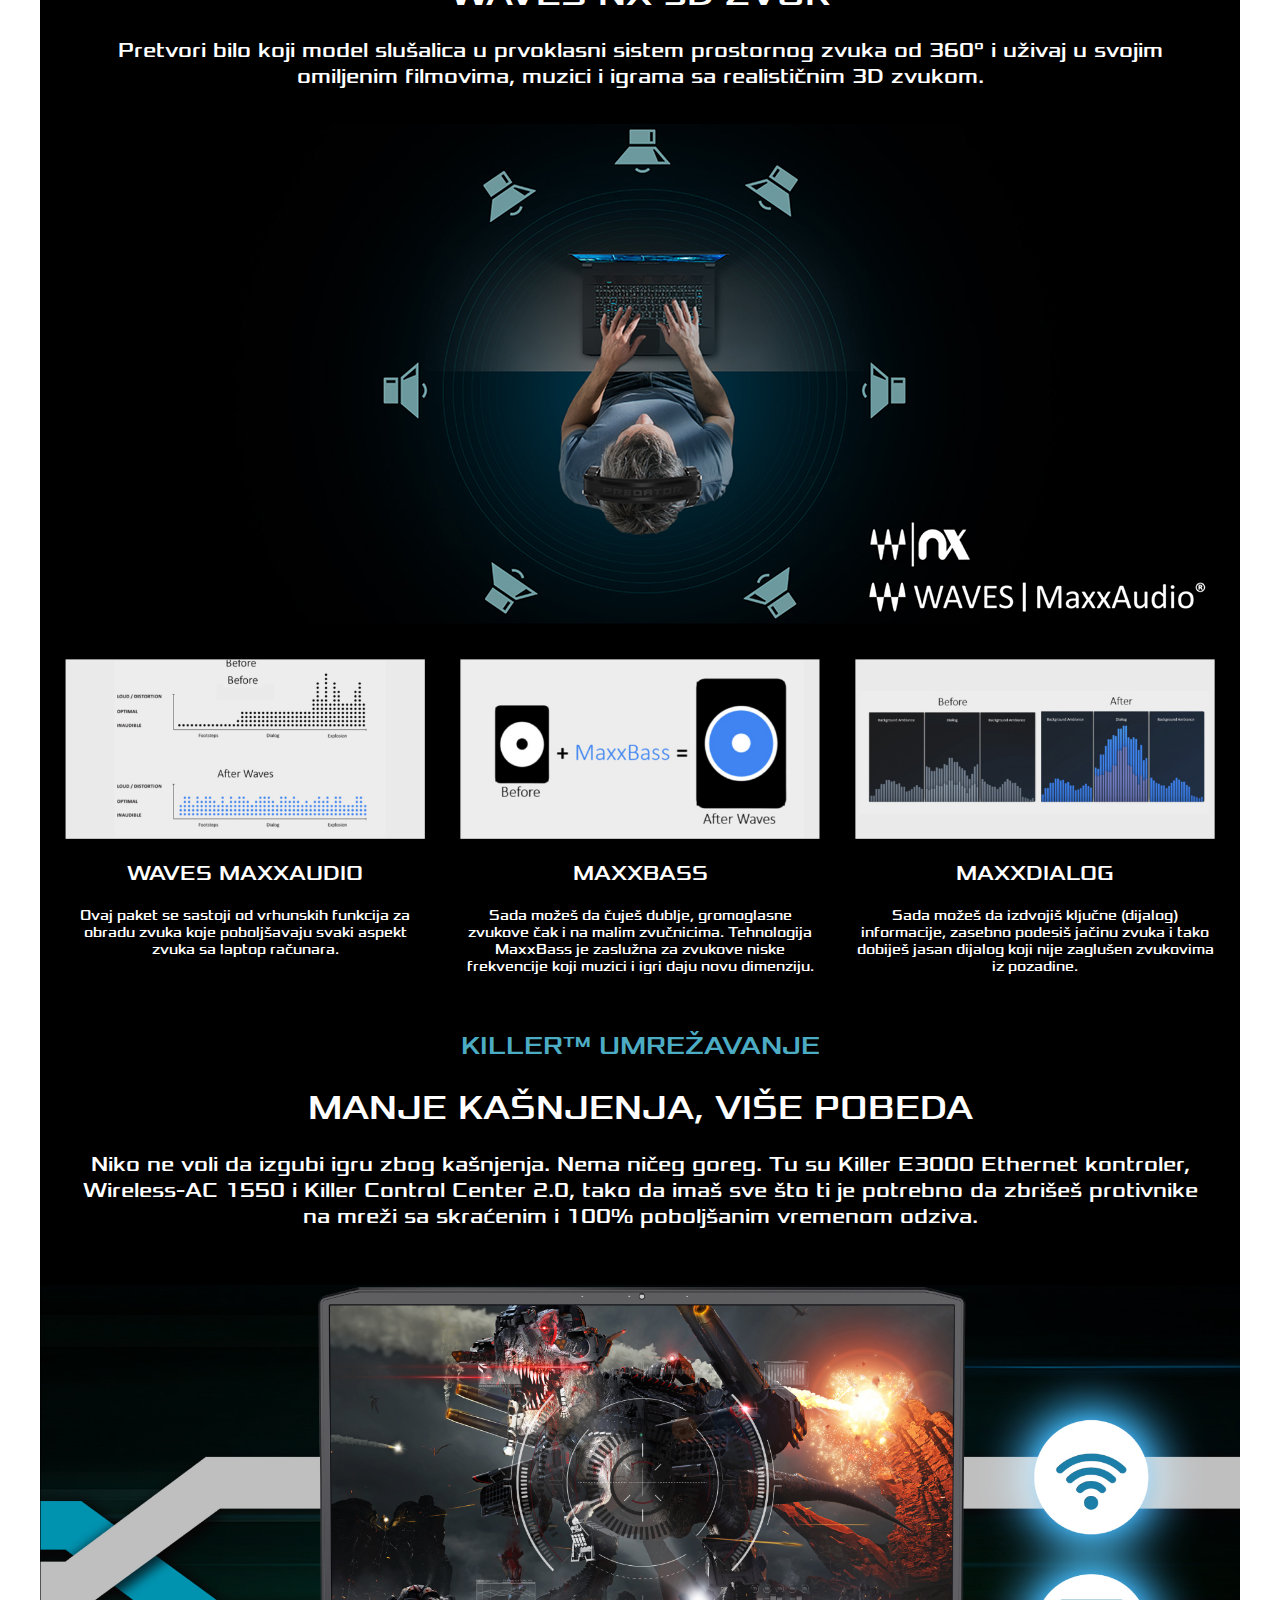
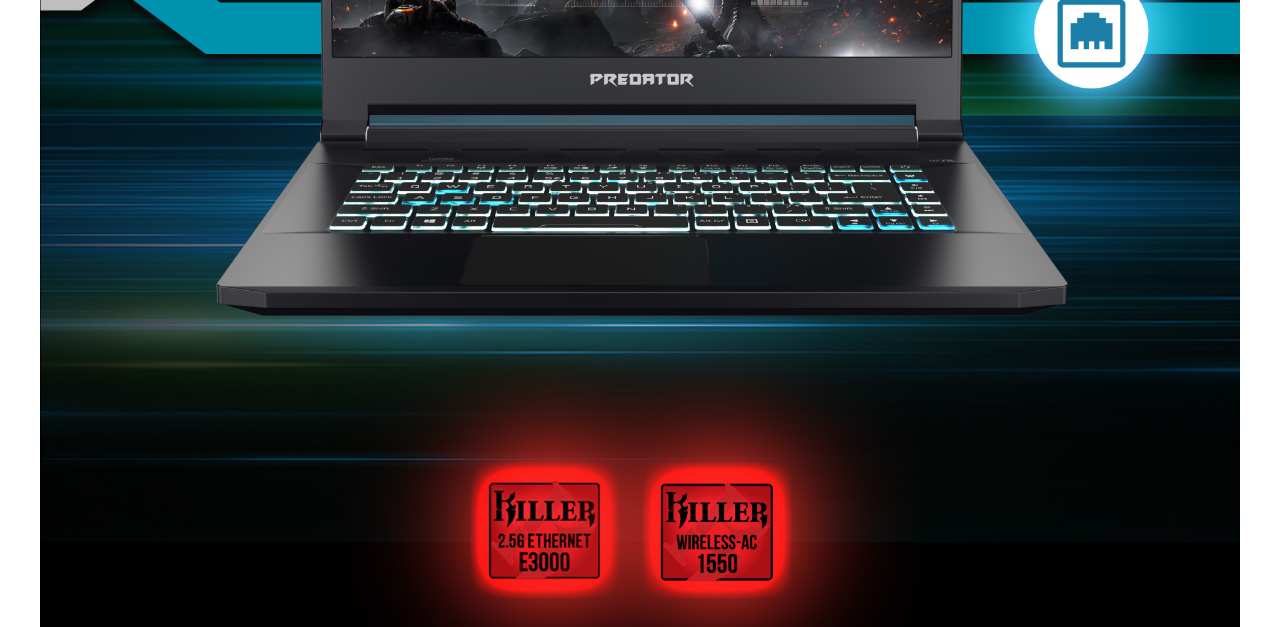
==== commit 6771dff6: "Add files via upload" ====
--- a/index.html
+++ b/index.html
@@ -1,11 +1,15 @@
 <!DOCTYPE html>
-<html>
+<html lang="sr">
 <head>
-  <meta charset="utf-8">
-  <meta http-equiv="X-UA-Compatible" content="IE=edge">
-  <title>Acer Predator Triton 500 PT515-51-7491</title>
-  <meta name="viewport" content="width=device-width, initial-scale=1">
-  <link rel="stylesheet" href="css/main.css">
+  <meta charset="UTF-8">
+  <meta name="viewport" content="width=device-width, initial-scale=1.0">
+  <meta http-equiv="X-UA-Compatible" content="ie=edge">
+  <meta property="og:title" content="Acer Predator Triton 500"/>
+  <meta property="og:image" content="./images/opengraph.jpg"/>
+  <meta property="og:description" content="Opremljen Intel Core i7 procesorom 8. generacije i grafičkom karticom GeForce RTX 2080 sa tehnologijom Max-Q Design, ovaj laptop je stvoren da sa njim dominiraš igrama, poboljšaš kreativnost, ali i izazoveš zavidne poglede, kako prijatelja, tako i članova porodice. Sve ovo na ekranu sa stopom osvežavanja od 144 Hz i brzinom odziva od 3 ms."/>
+  <meta property="og:url" content="https://marko-mitrovic.github.io/acerpredatortriton/"/>
+  <link rel="stylesheet" href="css/main.css?ver=2">
+  <title>Acer Predator Triton 500 PT515-51-7004</title>
 </head>
 <body>
 
@@ -18,7 +22,7 @@
       <h2 class="subtitle-main">NEVEROVATNO TANAK</h2>
     </div>
 
-    <div class="group-a pad-a">
+    <div class="group-a padding-a">
       <p class="text-a">Opremljen Intel Core i7 procesorom 8. generacije i grafičkom karticom GeForce RTX 2080 sa tehnologijom Max-Q Design, ovaj laptop je stvoren da sa njim dominiraš igrama, poboljšaš kreativnost, ali i izazoveš zavidne poglede, kako prijatelja, tako i članova porodice. Sve ovo na ekranu sa stopom osvežavanja od 144 Hz i brzinom odziva od 3 ms.</p>
     </div>
 
@@ -258,7 +262,7 @@
       </div>
     </div>
 
-    <div class="group-a pad-b">
+    <div class="group-a padding-b">
       <h3 class="title-blue">KILLER™ UMREŽAVANJE</h3>
       <h4 class="title-a">MANJE KAŠNJENJA, VIŠE POBEDA</h4>
       <p class="text-a">Niko ne voli da izgubi igru zbog kašnjenja. Nema ničeg goreg. Tu su Killer E3000 Ethernet kontroler, Wireless-AC 1550 i Killer Control Center 2.0, tako da imaš sve što ti je potrebno da zbrišeš protivnike na mreži sa skraćenim i 100% poboljšanim vremenom odziva.</p>
